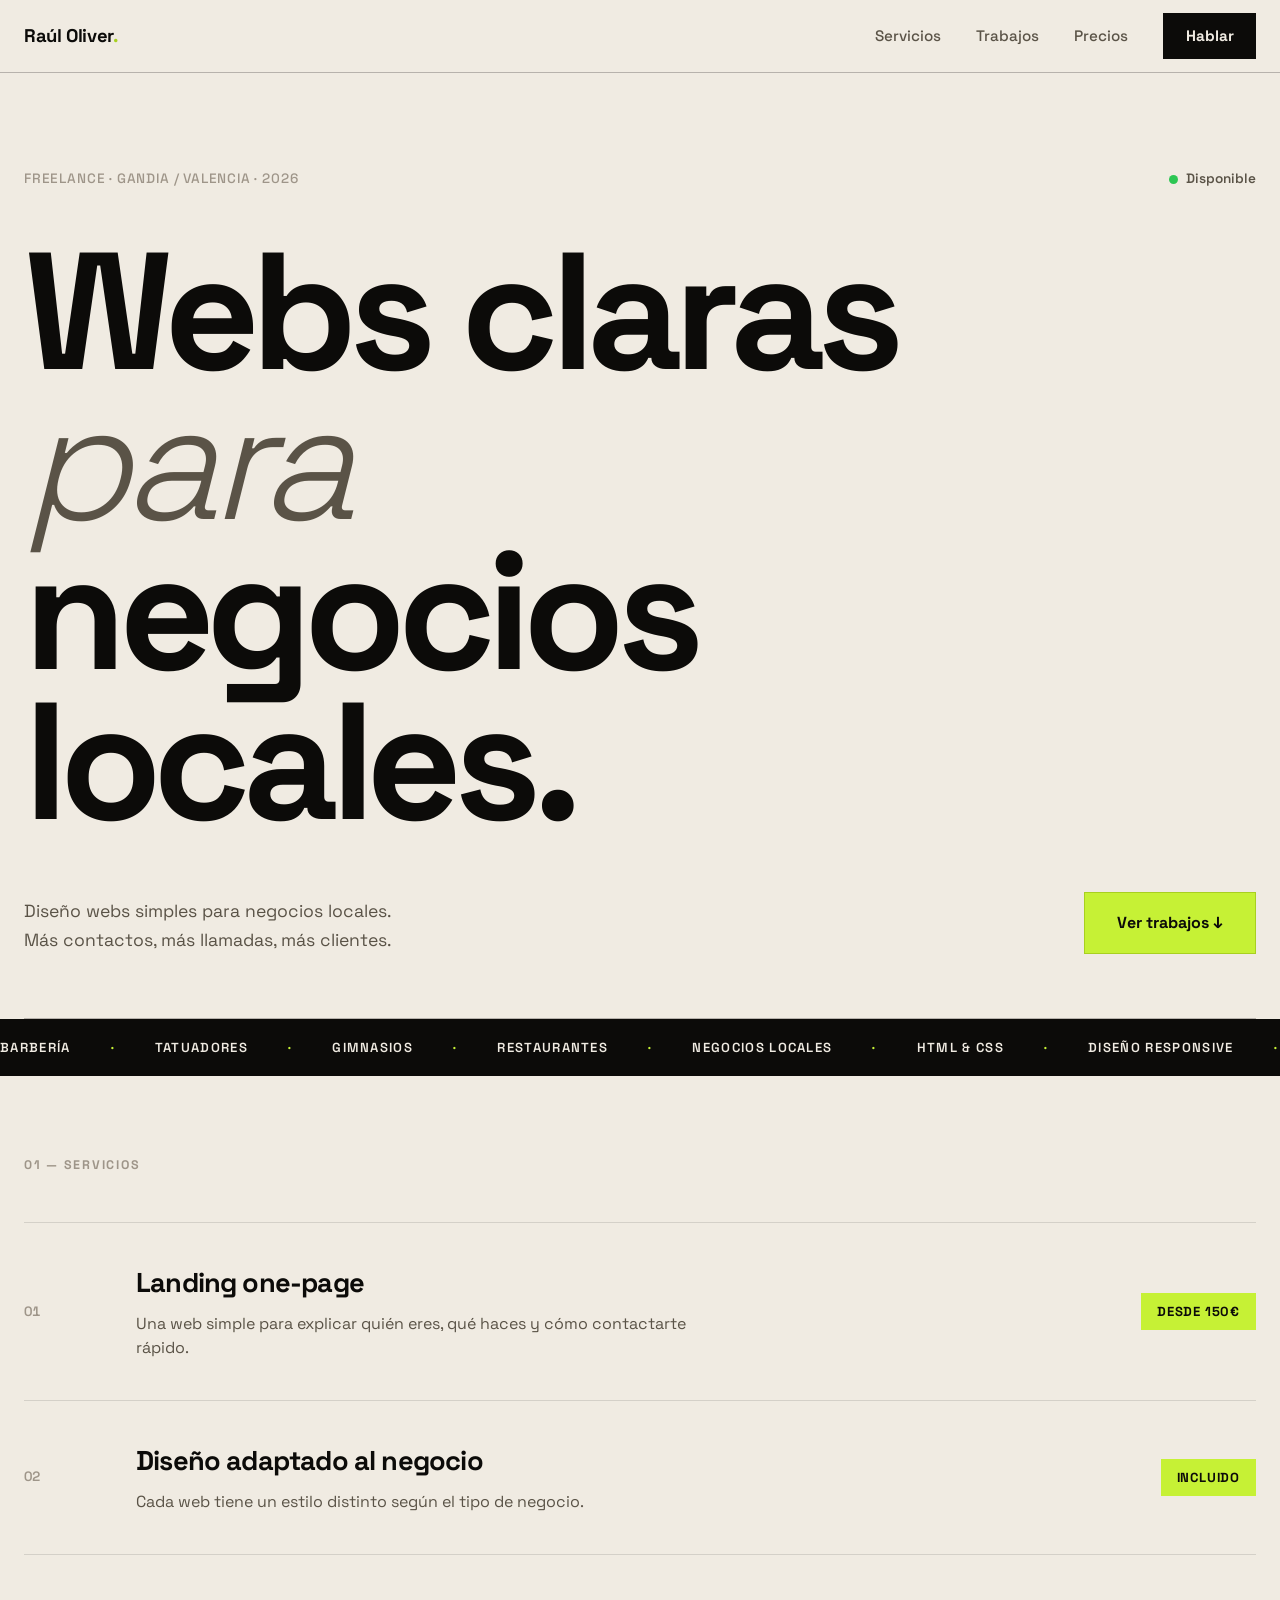
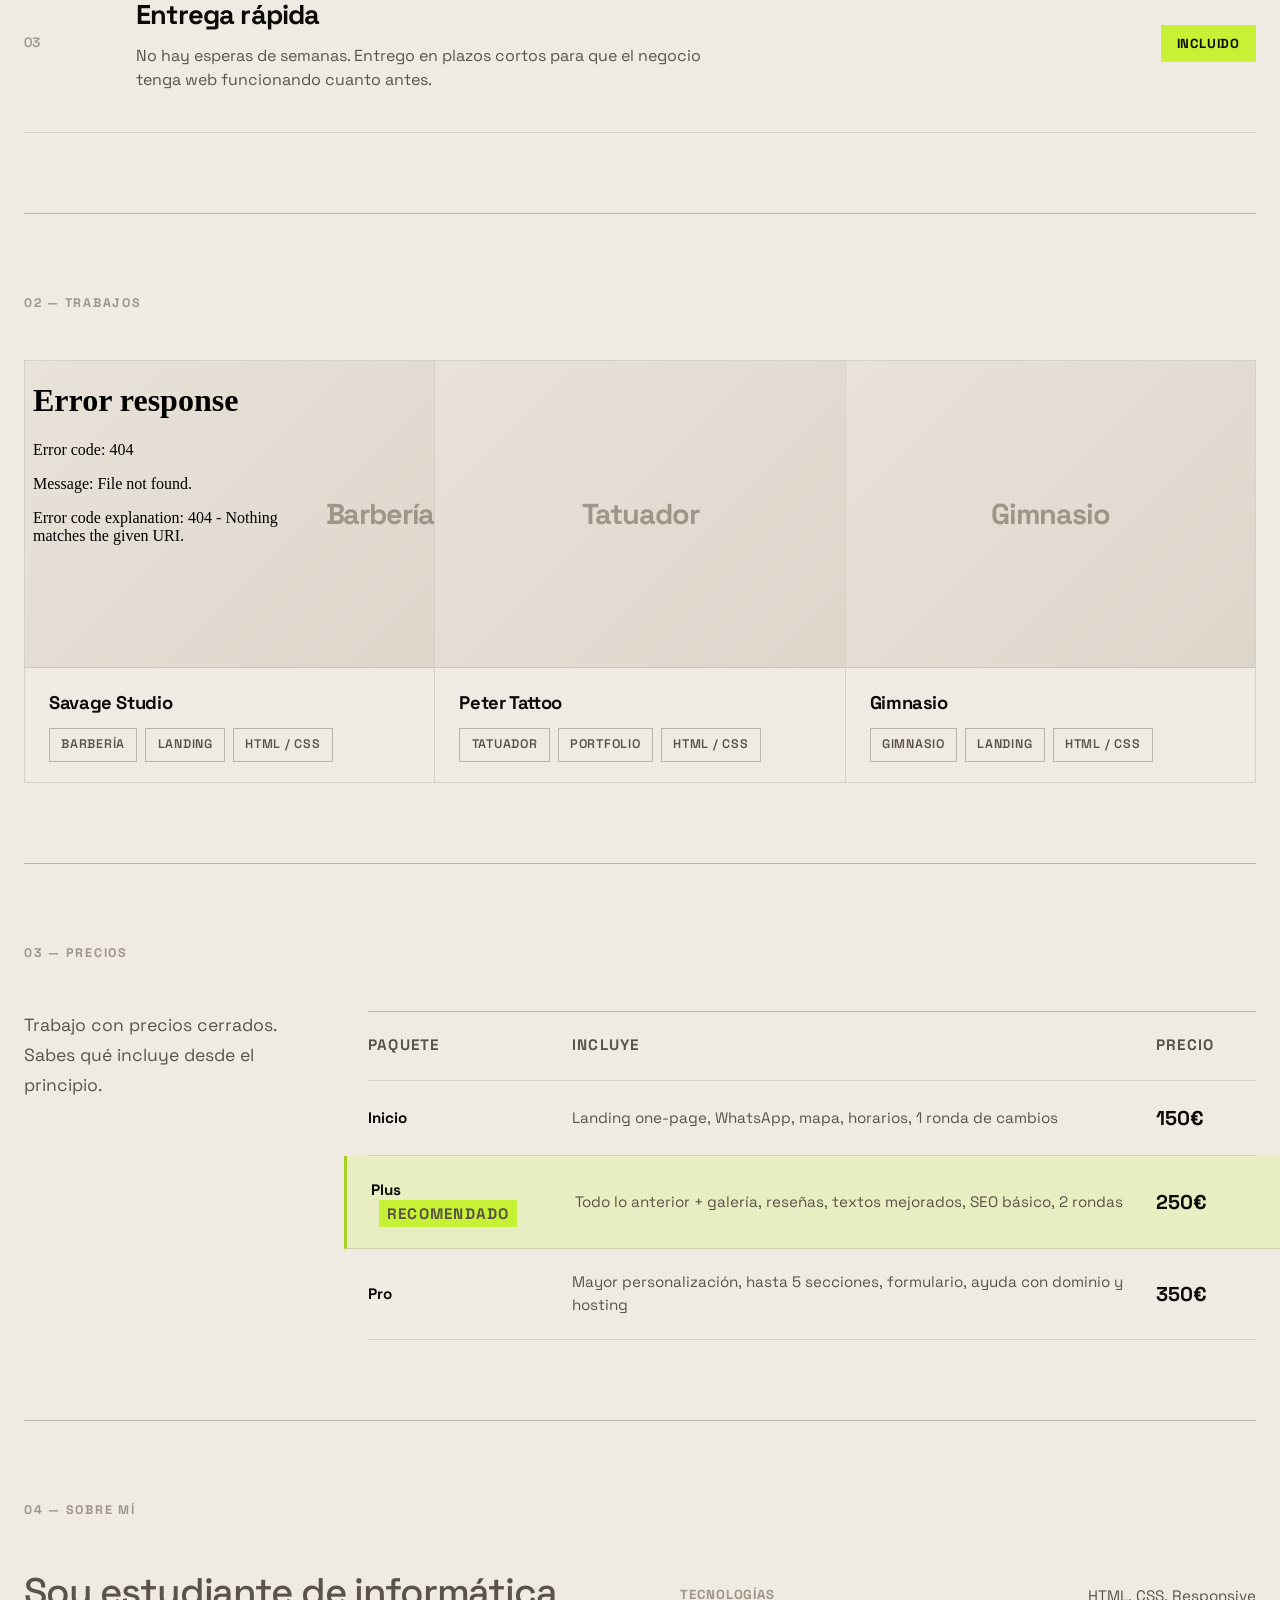
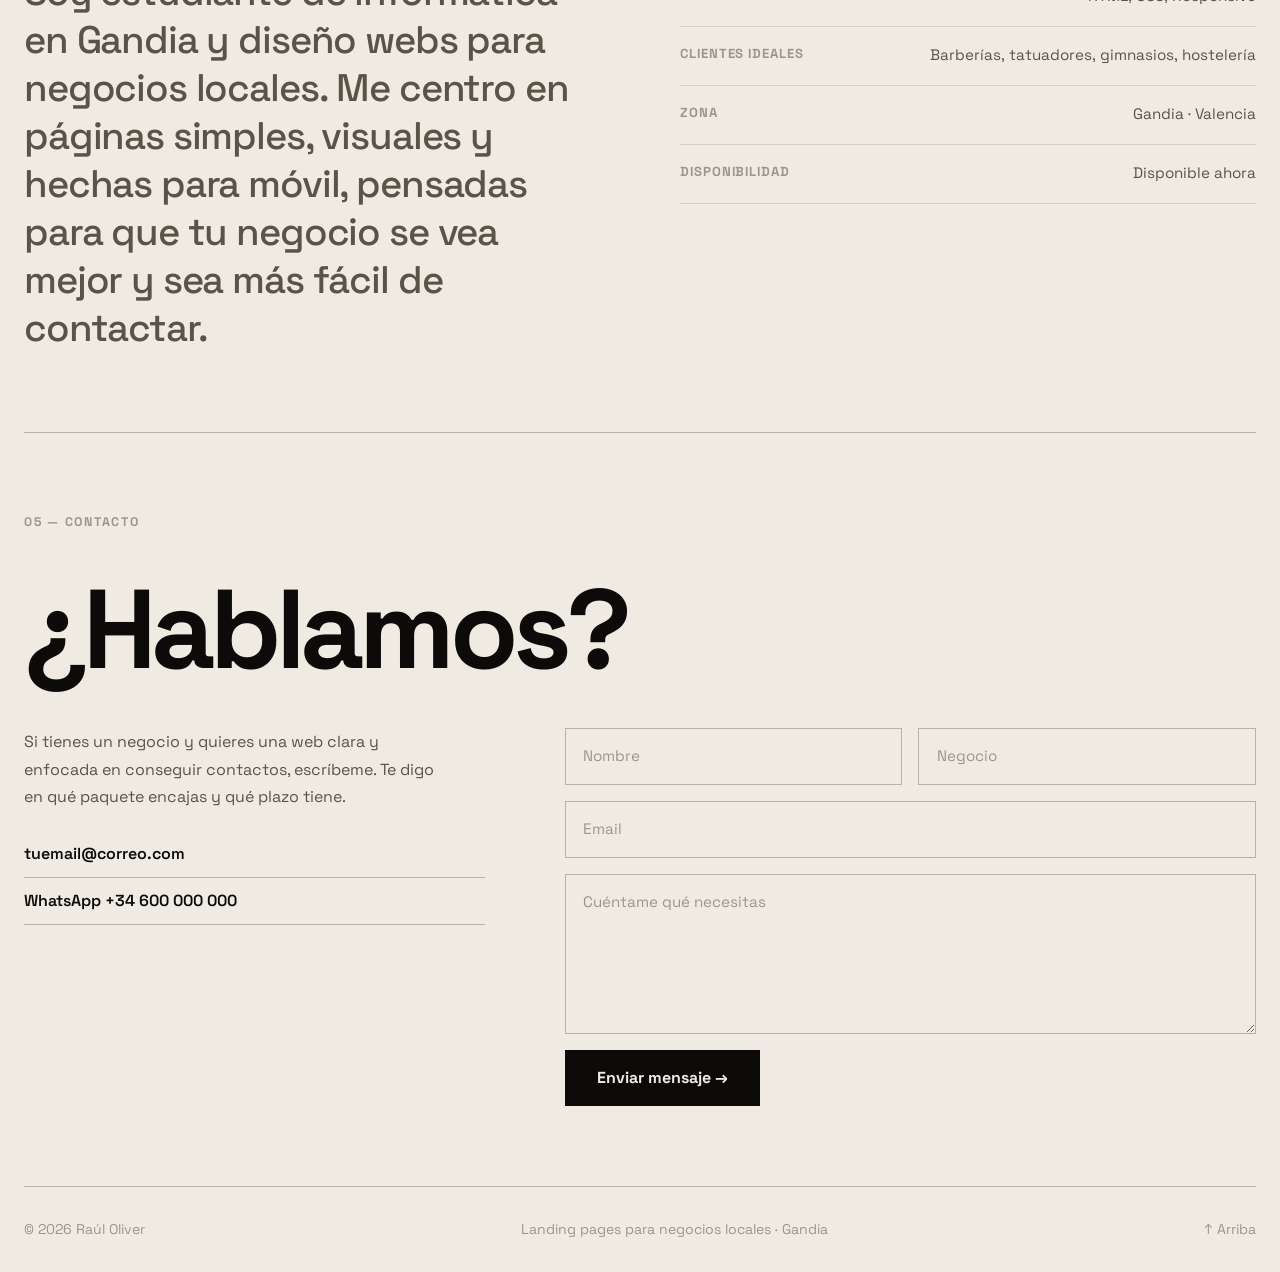
==== index.html @ 304e4e4b "Add files via upload" ====
<!DOCTYPE html>
<html lang="es">
<head>
  <meta charset="UTF-8" />
  <meta name="viewport" content="width=device-width, initial-scale=1.0" />
  <title>Raúl Oliver · Landing Pages para negocios locales</title>
  <meta name="description" content="Diseño landing pages para negocios locales. Gandia, Valencia." />
  <link rel="preconnect" href="https://fonts.googleapis.com" />
  <link rel="preconnect" href="https://fonts.gstatic.com" crossorigin />
  <link href="https://fonts.googleapis.com/css2?family=Space+Grotesk:wght@300;400;500;600;700&display=swap" rel="stylesheet" />
  <link rel="stylesheet" href="style.css" />
</head>
<body>

  <!-- NAV -->
  <header class="nav-bar">
    <div class="nav-inner">
      <a href="#" class="logo">Raúl Oliver<span class="logo-dot">.</span></a>
      <nav class="main-nav">
        <a href="#servicios">Servicios</a>
        <a href="#trabajos">Trabajos</a>
        <a href="#precios">Precios</a>
        <a href="#contacto" class="nav-pill">Hablar</a>
      </nav>
    </div>
  </header>

  <main>

    <!-- HERO -->
    <section class="hero">
      <div class="hero-top">
        <span class="tag">Freelance · Gandia / Valencia · 2026</span>
        <span class="available"><span class="dot"></span> Disponible</span>
      </div>

      <h1 class="hero-title">
        Webs claras<br />
        <em>para</em><br />
        negocios locales.
      </h1>

      <div class="hero-bottom">
        <p class="hero-sub">
          Diseño webs simples para negocios locales.<br />
          Más contactos, más llamadas, más clientes.
        </p>
        <a href="#trabajos" class="cta-main">Ver trabajos ↓</a>
      </div>
    </section>

    <!-- TICKER -->
    <div class="ticker-wrap">
      <div class="ticker">
        <span>Barbería</span><span class="sep">·</span>
        <span>Tatuadores</span><span class="sep">·</span>
        <span>Gimnasios</span><span class="sep">·</span>
        <span>Restaurantes</span><span class="sep">·</span>
        <span>Negocios locales</span><span class="sep">·</span>
        <span>HTML & CSS</span><span class="sep">·</span>
        <span>Diseño responsive</span><span class="sep">·</span>
        <span>Gandia · Valencia</span><span class="sep">·</span>
        <span>Barbería</span><span class="sep">·</span>
        <span>Tatuadores</span><span class="sep">·</span>
        <span>Gimnasios</span><span class="sep">·</span>
        <span>Restaurantes</span><span class="sep">·</span>
      </div>
    </div>

    <!-- SERVICIOS -->
    <section class="section" id="servicios">
      <div class="section-label">01 — Servicios</div>
      <div class="services-list">

        <div class="service-item">
          <span class="service-num">01</span>
          <div class="service-content">
            <h2>Landing one-page</h2>
            <p>Una web simple para explicar quién eres, qué haces y cómo contactarte rápido.</p>
          </div>
          <span class="service-tag">desde 150€</span>
        </div>

        <div class="service-item">
          <span class="service-num">02</span>
          <div class="service-content">
            <h2>Diseño adaptado al negocio</h2>
            <p>Cada web tiene un estilo distinto según el tipo de negocio.</p>
          </div>
          <span class="service-tag">incluido</span>
        </div>

        <div class="service-item">
          <span class="service-num">03</span>
          <div class="service-content">
            <h2>Entrega rápida</h2>
            <p>No hay esperas de semanas. Entrego en plazos cortos para que el negocio tenga web funcionando cuanto antes.</p>
          </div>
          <span class="service-tag">incluido</span>
        </div>

      </div>
    </section>

    <!-- TRABAJOS -->
    <section class="section" id="trabajos">
      <div class="section-label">02 — Trabajos</div>

      <div class="projects-grid">

        <article class="project">
          <a href="barberia/index.html" class="project-link" target="_blank">
            <div class="project-visual" data-label="Barbería">
              <div class="project-thumb">
                <iframe src="barberia/index.html" loading="lazy"></iframe>
            </div>

      <div class="project-overlay">
        <span>Ver →</span>
      </div>
    </div>

    <div class="project-meta">
      <h3>Savage Studio</h3>
      <div class="project-tags">
        <span>Barbería</span>
        <span>Landing</span>
        <span>HTML / CSS</span>
      </div>
    </div>
  </a>
</article>


        <article class="project">
          <div class="project-visual" data-label="Tatuador">
            <div class="project-overlay">
              <a href="Tatuador.png" class="project-link">Ver →</a>
            </div>
          </div>
          <div class="project-meta">
            <h3>Peter Tattoo</h3>
            <div class="project-tags">
              <span>Tatuador</span>
              <span>Portfolio</span>
              <span>HTML / CSS</span>
            </div>
          </div>
        </article>

        <article class="project">
          <div class="project-visual" data-label="Gimnasio">
            <div class="project-overlay">
              <a href="Gimnasio.png" class="project-link">Ver →</a>
            </div>
          </div>
          <div class="project-meta">
            <h3>Gimnasio</h3>
            <div class="project-tags">
              <span>Gimnasio</span>
              <span>Landing</span>
              <span>HTML / CSS</span>
            </div>
          </div>
        </article>

      </div>
    </section>

    <!-- PRECIOS -->
    <section class="section" id="precios">
      <div class="section-label">03 — Precios</div>

      <div class="pricing-wrap">

        <div class="pricing-intro">
          <p>Trabajo con precios cerrados.<br />Sabes qué incluye desde el principio.</p>
        </div>

        <div class="pricing-table">
          <div class="pricing-row header-row">
            <span>Paquete</span>
            <span>Incluye</span>
            <span>Precio</span>
          </div>

          <div class="pricing-row">
            <strong>Inicio</strong>
            <span>Landing one-page, WhatsApp, mapa, horarios, 1 ronda de cambios</span>
            <strong class="price-num">150€</strong>
          </div>

          <div class="pricing-row featured-row">
            <strong>Plus <span class="rec-badge">Recomendado</span></strong>
            <span>Todo lo anterior + galería, reseñas, textos mejorados, SEO básico, 2 rondas</span>
            <strong class="price-num">250€</strong>
          </div>

          <div class="pricing-row">
            <strong>Pro</strong>
            <span>Mayor personalización, hasta 5 secciones, formulario, ayuda con dominio y hosting</span>
            <strong class="price-num">350€</strong>
          </div>
        </div>

      </div>
    </section>

    <!-- ABOUT -->
    <section class="section about-section" id="sobre-mi">
      <div class="section-label">04 — Sobre mí</div>

      <div class="about-wrap">
        <div class="about-text">
          <h2>Soy estudiante de informática en Gandia y diseño webs para negocios locales. Me centro en páginas simples, visuales y hechas para móvil, pensadas para que tu negocio se vea mejor y sea más fácil de contactar.</h2>
        </div>
        <div class="about-details">
          <div class="detail-row">
            <span>Tecnologías</span>
            <span>HTML, CSS, Responsive</span>
          </div>
          <div class="detail-row">
            <span>Clientes ideales</span>
            <span>Barberías, tatuadores, gimnasios, hostelería</span>
          </div>
          <div class="detail-row">
            <span>Zona</span>
            <span>Gandia · Valencia</span>
          </div>
          <div class="detail-row">
            <span>Disponibilidad</span>
            <span>Disponible ahora</span>
          </div>
        </div>
      </div>
    </section>

    <!-- CONTACT CTA -->
    <section class="section contact-section" id="contacto">
      <div class="section-label">05 — Contacto</div>

      <div class="contact-wrap">
        <h2 class="contact-title">¿Hablamos?</h2>

        <div class="contact-body">
          <div class="contact-info">
            <p>Si tienes un negocio y quieres una web clara y enfocada en conseguir contactos, escríbeme. Te digo en qué paquete encajas y qué plazo tiene.</p>
            <div class="contact-links">
              <a href="mailto:tuemail@correo.com">tuemail@correo.com</a>
              <a href="https://wa.me/34600000000">WhatsApp +34 600 000 000</a>
            </div>
          </div>

          <form class="form">
            <div class="form-row">
              <input type="text" placeholder="Nombre" />
              <input type="text" placeholder="Negocio" />
            </div>
            <input type="email" placeholder="Email" />
            <textarea rows="5" placeholder="Cuéntame qué necesitas"></textarea>
            <button type="submit">Enviar mensaje →</button>
          </form>
        </div>
      </div>
    </section>

  </main>

  <footer class="site-footer">
    <span>© 2026 Raúl Oliver</span>
    <span>Landing pages para negocios locales · Gandia</span>
    <a href="#top">↑ Arriba</a>
  </footer>

</body>
</html>
---- style.css ----
:root {
  --bg: #f0ebe2;
  --bg-alt: #e8e2d9;
  --ink: #0c0b09;
  --ink-soft: #5a5347;
  --ink-muted: #9e9589;
  --acid: #c6f135;
  --acid-dark: #a8d020;
  --line: rgba(12, 11, 9, 0.12);
  --line-strong: rgba(12, 11, 9, 0.25);
  --r: 0px;
  --container: 1280px;
}

*, *::before, *::after {
  margin: 0;
  padding: 0;
  box-sizing: border-box;
}

html {
  scroll-behavior: smooth;
}

body {
  font-family: "Space Grotesk", sans-serif;
  background: var(--bg);
  color: var(--ink);
  line-height: 1.5;
  overflow-x: hidden;
}

a { text-decoration: none; color: inherit; }
ul { list-style: none; }

/* NAV */
.nav-bar {
  position: sticky;
  top: 0;
  z-index: 100;
  background: var(--bg);
  border-bottom: 1px solid var(--line-strong);
}

.nav-inner {
  width: min(100% - 3rem, var(--container));
  margin: 0 auto;
  display: flex;
  align-items: center;
  justify-content: space-between;
  min-height: 72px;
}

.logo {
  font-size: 1.15rem;
  font-weight: 700;
  letter-spacing: -0.02em;
}

.logo-dot {
  color: var(--acid-dark);
}

.main-nav {
  display: flex;
  align-items: center;
  gap: 2.2rem;
}

.main-nav a {
  font-size: 0.95rem;
  font-weight: 500;
  color: var(--ink-soft);
  transition: color 0.2s;
}

.main-nav a:hover { color: var(--ink); }

.nav-pill {
  padding: 0.75rem 1.4rem;
  background: var(--ink) !important;
  color: var(--bg) !important;
  font-weight: 700 !important;
  transition: background 0.2s !important;
}

.nav-pill:hover {
  background: var(--acid-dark) !important;
  color: var(--ink) !important;
}

/* HERO */
.hero {
  width: min(100% - 3rem, var(--container));
  margin: 0 auto;
  padding: 6rem 0 4rem;
  border-bottom: 1px solid var(--line-strong);
}

.hero-top {
  display: flex;
  justify-content: space-between;
  align-items: center;
  margin-bottom: 3rem;
}

.tag {
  font-size: 0.85rem;
  font-weight: 500;
  color: var(--ink-muted);
  letter-spacing: 0.06em;
  text-transform: uppercase;
}

.available {
  display: flex;
  align-items: center;
  gap: 0.5rem;
  font-size: 0.85rem;
  font-weight: 600;
  color: var(--ink-soft);
}

.dot {
  width: 9px;
  height: 9px;
  border-radius: 50%;
  background: #2dc653;
  flex-shrink: 0;
  animation: pulse 2s infinite;
}

@keyframes pulse {
  0%, 100% { opacity: 1; }
  50% { opacity: 0.4; }
}

.hero-title {
  font-size: clamp(5.5rem, 13vw, 11rem);
  line-height: 0.9;
  letter-spacing: -0.05em;
  font-weight: 700;
  margin-bottom: 3.5rem;
}

.hero-title em {
  font-style: italic;
  font-weight: 300;
  color: var(--ink-soft);
}

.hero-bottom {
  display: flex;
  justify-content: space-between;
  align-items: flex-end;
  gap: 2rem;
}

.hero-sub {
  font-size: 1.1rem;
  color: var(--ink-soft);
  max-width: 40ch;
  line-height: 1.6;
}

.cta-main {
  flex-shrink: 0;
  display: inline-flex;
  align-items: center;
  gap: 0.4rem;
  padding: 1.1rem 2rem;
  background: var(--acid);
  color: var(--ink);
  font-weight: 700;
  font-size: 1rem;
  border: 1px solid var(--acid-dark);
  transition: background 0.2s, transform 0.2s;
  white-space: nowrap;
}

.cta-main:hover {
  background: var(--acid-dark);
  transform: translateY(-2px);
}

/* TICKER */
.ticker-wrap {
  overflow: hidden;
  border-bottom: 1px solid var(--line-strong);
  background: var(--ink);
  padding: 1rem 0;
}

.ticker {
  display: inline-flex;
  gap: 2.5rem;
  white-space: nowrap;
  animation: scroll 18s linear infinite;
}

.ticker span {
  font-size: 0.82rem;
  font-weight: 600;
  letter-spacing: 0.1em;
  text-transform: uppercase;
  color: var(--bg);
}

.ticker .sep {
  color: var(--acid);
}

@keyframes scroll {
  from { transform: translateX(0); }
  to { transform: translateX(-50%); }
}

/* SECTIONS */
.section {
  width: min(100% - 3rem, var(--container));
  margin: 0 auto;
  padding: 5rem 0;
  border-bottom: 1px solid var(--line-strong);
}

.section-label {
  font-size: 0.78rem;
  font-weight: 700;
  letter-spacing: 0.14em;
  text-transform: uppercase;
  color: var(--ink-muted);
  margin-bottom: 3rem;
}

/* SERVICES */
.services-list {
  display: flex;
  flex-direction: column;
}

.service-item {
  display: grid;
  grid-template-columns: 80px 1fr auto;
  align-items: center;
  gap: 2rem;
  padding: 2.5rem 0;
  border-top: 1px solid var(--line);
  transition: background 0.2s;
}

.service-item:last-child { border-bottom: 1px solid var(--line); }
.service-item:hover { background: rgba(198, 241, 53, 0.12); }

.service-num {
  font-size: 0.85rem;
  font-weight: 600;
  color: var(--ink-muted);
  font-variant-numeric: tabular-nums;
}

.service-content h2 {
  font-size: 1.7rem;
  font-weight: 700;
  letter-spacing: -0.03em;
  margin-bottom: 0.5rem;
}

.service-content p {
  color: var(--ink-soft);
  max-width: 58ch;
}

.service-tag {
  font-size: 0.82rem;
  font-weight: 700;
  letter-spacing: 0.06em;
  text-transform: uppercase;
  padding: 0.55rem 1rem;
  background: var(--acid);
  color: var(--ink);
  white-space: nowrap;
}

/* PROJECTS */
.projects-grid {
  display: grid;
  grid-template-columns: repeat(3, 1fr);
  gap: 0;
  border-top: 1px solid var(--line);
  border-left: 1px solid var(--line);
}

.project {
  border-right: 1px solid var(--line);
  border-bottom: 1px solid var(--line);
}

.project-visual {
  position: relative;
  aspect-ratio: 4 / 3;
  background:
    linear-gradient(135deg, var(--bg-alt), #ddd6cb);
  display: flex;
  align-items: center;
  justify-content: center;
  font-size: 1.8rem;
  font-weight: 700;
  letter-spacing: -0.04em;
  color: var(--ink-muted);
  overflow: hidden;
  border-bottom: 1px solid var(--line);
}

.project-visual::after {
  content: attr(data-label);
}

.project-overlay {
  position: absolute;
  inset: 0;
  background: rgba(198, 241, 53, 0.92);
  display: flex;
  align-items: center;
  justify-content: center;
  opacity: 0;
  transition: opacity 0.3s;
}

.project:hover .project-overlay { opacity: 1; }

.project-link {
  font-size: 1.3rem;
  font-weight: 700;
  color: var(--ink);
}

.project-meta {
  padding: 1.3rem 1.5rem;
}

.project-meta h3 {
  font-size: 1.15rem;
  font-weight: 700;
  margin-bottom: 0.7rem;
  letter-spacing: -0.02em;
}

.project-tags {
  display: flex;
  flex-wrap: wrap;
  gap: 0.5rem;
}

.project-tags span {
  font-size: 0.78rem;
  font-weight: 600;
  padding: 0.4rem 0.7rem;
  border: 1px solid var(--line-strong);
  color: var(--ink-soft);
  text-transform: uppercase;
  letter-spacing: 0.06em;
}

/* PRICING */
.pricing-wrap {
  display: grid;
  grid-template-columns: 280px 1fr;
  gap: 4rem;
  align-items: start;
}

.pricing-intro p {
  font-size: 1.1rem;
  color: var(--ink-soft);
  line-height: 1.7;
}

.pricing-table {
  display: flex;
  flex-direction: column;
  border-top: 1px solid var(--line-strong);
}

.pricing-row {
  display: grid;
  grid-template-columns: 180px 1fr 100px;
  gap: 1.5rem;
  align-items: center;
  padding: 1.4rem 0;
  border-bottom: 1px solid var(--line);
}

.header-row {
  font-size: 0.78rem;
  font-weight: 700;
  text-transform: uppercase;
  letter-spacing: 0.1em;
  color: var(--ink-muted);
}

.pricing-row span, .pricing-row strong {
  font-size: 0.95rem;
  color: var(--ink-soft);
}

.pricing-row strong {
  color: var(--ink);
  font-weight: 700;
}

.price-num {
  font-size: 1.25rem !important;
  font-weight: 700 !important;
  color: var(--ink) !important;
}

.featured-row {
  background: rgba(198, 241, 53, 0.18);
  margin: 0 -1.5rem;
  padding: 1.4rem 1.5rem;
  border-left: 3px solid var(--acid-dark);
}

.rec-badge {
  font-size: 0.7rem;
  font-weight: 700;
  text-transform: uppercase;
  letter-spacing: 0.08em;
  background: var(--acid);
  color: var(--ink);
  padding: 0.25rem 0.5rem;
  margin-left: 0.5rem;
  vertical-align: middle;
}

/* ABOUT */
.about-wrap {
  display: grid;
  grid-template-columns: 1fr 1fr;
  gap: 5rem;
  align-items: start;
}

.about-text h2 {
  font-size: clamp(1.6rem, 3vw, 2.4rem);
  font-weight: 500;
  line-height: 1.25;
  letter-spacing: -0.03em;
  color: var(--ink-soft);
}

.detail-row {
  display: flex;
  justify-content: space-between;
  gap: 2rem;
  padding: 1.1rem 0;
  border-bottom: 1px solid var(--line);
  font-size: 0.95rem;
}

.detail-row > span:first-child {
  font-weight: 700;
  color: var(--ink-muted);
  white-space: nowrap;
  font-size: 0.82rem;
  text-transform: uppercase;
  letter-spacing: 0.07em;
}

.detail-row > span:last-child {
  color: var(--ink-soft);
  text-align: right;
}

/* CONTACT */
.contact-wrap { display: flex; flex-direction: column; gap: 3rem; }

.contact-title {
  font-size: clamp(4rem, 9vw, 7rem);
  font-weight: 700;
  letter-spacing: -0.05em;
  line-height: 0.9;
}

.contact-body {
  display: grid;
  grid-template-columns: 1fr 1.5fr;
  gap: 5rem;
  align-items: start;
}

.contact-info p {
  color: var(--ink-soft);
  max-width: 42ch;
  line-height: 1.7;
  margin-bottom: 2rem;
}

.contact-links {
  display: flex;
  flex-direction: column;
  gap: 0.7rem;
}

.contact-links a {
  font-weight: 600;
  font-size: 1rem;
  color: var(--ink);
  border-bottom: 1px solid var(--line-strong);
  padding-bottom: 0.7rem;
  transition: color 0.2s;
}

.contact-links a:hover { color: var(--acid-dark); }

/* FORM */
.form { display: flex; flex-direction: column; gap: 1rem; }

.form-row {
  display: grid;
  grid-template-columns: 1fr 1fr;
  gap: 1rem;
}

.form input,
.form textarea {
  width: 100%;
  padding: 1rem 1.1rem;
  background: transparent;
  border: 1px solid var(--line-strong);
  color: var(--ink);
  font: inherit;
  font-size: 0.95rem;
  transition: border-color 0.2s, box-shadow 0.2s;
}

.form input::placeholder,
.form textarea::placeholder { color: var(--ink-muted); }

.form input:focus,
.form textarea:focus {
  outline: none;
  border-color: var(--acid-dark);
  box-shadow: 0 0 0 3px rgba(168, 208, 32, 0.2);
}

.form textarea { resize: vertical; min-height: 160px; }

.form button {
  align-self: flex-start;
  padding: 1rem 2rem;
  background: var(--ink);
  color: var(--bg);
  border: none;
  font: inherit;
  font-weight: 700;
  font-size: 1rem;
  cursor: pointer;
  transition: background 0.2s, transform 0.2s;
}

.form button:hover {
  background: var(--acid-dark);
  color: var(--ink);
  transform: translateY(-2px);
}

/* FOOTER */
.site-footer {
  width: min(100% - 3rem, var(--container));
  margin: 0 auto;
  padding: 2rem 0;
  display: flex;
  justify-content: space-between;
  align-items: center;
  gap: 1rem;
  flex-wrap: wrap;
  font-size: 0.88rem;
  color: var(--ink-muted);
}

.site-footer a:hover { color: var(--ink); }

/* RESPONSIVE */
@media (max-width: 1000px) {
  .hero-title { font-size: clamp(4rem, 12vw, 7rem); }
  .pricing-wrap { grid-template-columns: 1fr; gap: 2.5rem; }
  .about-wrap { grid-template-columns: 1fr; gap: 3rem; }
  .contact-body { grid-template-columns: 1fr; gap: 3rem; }
  .pricing-row { grid-template-columns: 1fr 1fr; }
  .header-row span:nth-child(2),
  .pricing-row span:nth-child(2) { display: none; }
}

@media (max-width: 768px) {
  .hero { padding: 4rem 0 3rem; }
  .hero-title { font-size: clamp(3.5rem, 14vw, 5.5rem); }
  .hero-bottom { flex-direction: column; align-items: flex-start; }
  .projects-grid { grid-template-columns: 1fr; }
  .service-item { grid-template-columns: 50px 1fr; }
  .service-tag { display: none; }
  .form-row { grid-template-columns: 1fr; }
  .main-nav { gap: 1.2rem; }
}

@media (max-width: 520px) {
  .hero-title { font-size: 3.2rem; }
  .hero-top { flex-direction: column; align-items: flex-start; gap: 0.5rem; }
  .contact-title { font-size: 3.5rem; }
  .site-footer { flex-direction: column; align-items: flex-start; }
}

.project-link {
  display: block;
  text-decoration: none;
  color: inherit;
}

.project-thumb {
  position: relative;
  overflow: hidden;
  aspect-ratio: 16 / 9;
  border-radius: 6px;
}

.project-thumb iframe {
  width: 100%;
  height: 100%;
  border: none;
  transform-origin: center center;
  transition: transform 0.25s ease;
}

/* Efecto hover: zoom out de la miniatura */
.project:hover .project-thumb iframe {
  transform: scale(0.9);
}

/* Miniatura viva dentro del cuadro del proyecto */
.project-thumb {
  position: relative;
  width: 100%;
  height: 100%;
  overflow: hidden;
  border-radius: 8px;
}

/* Elimina el texto grande por defecto cuando hay iframe */
.project-visual::after {
  content: attr(data-label);
}

/* Si quieres ocultar el texto cuando haya iframe, descomenta esto */
/*
.project-thumb + .project-overlay ~ * {
  display: none;
}
*/

.project-thumb iframe {
  width: 100%;
  height: 100%;
  border: none;
  transform-origin: center center;
  transition: transform 0.25s ease;
}

/* Efecto zoom‑out al pasar el ratón por la tarjeta */
.project:hover .project-thumb iframe {
  transform: scale(0.9);
}
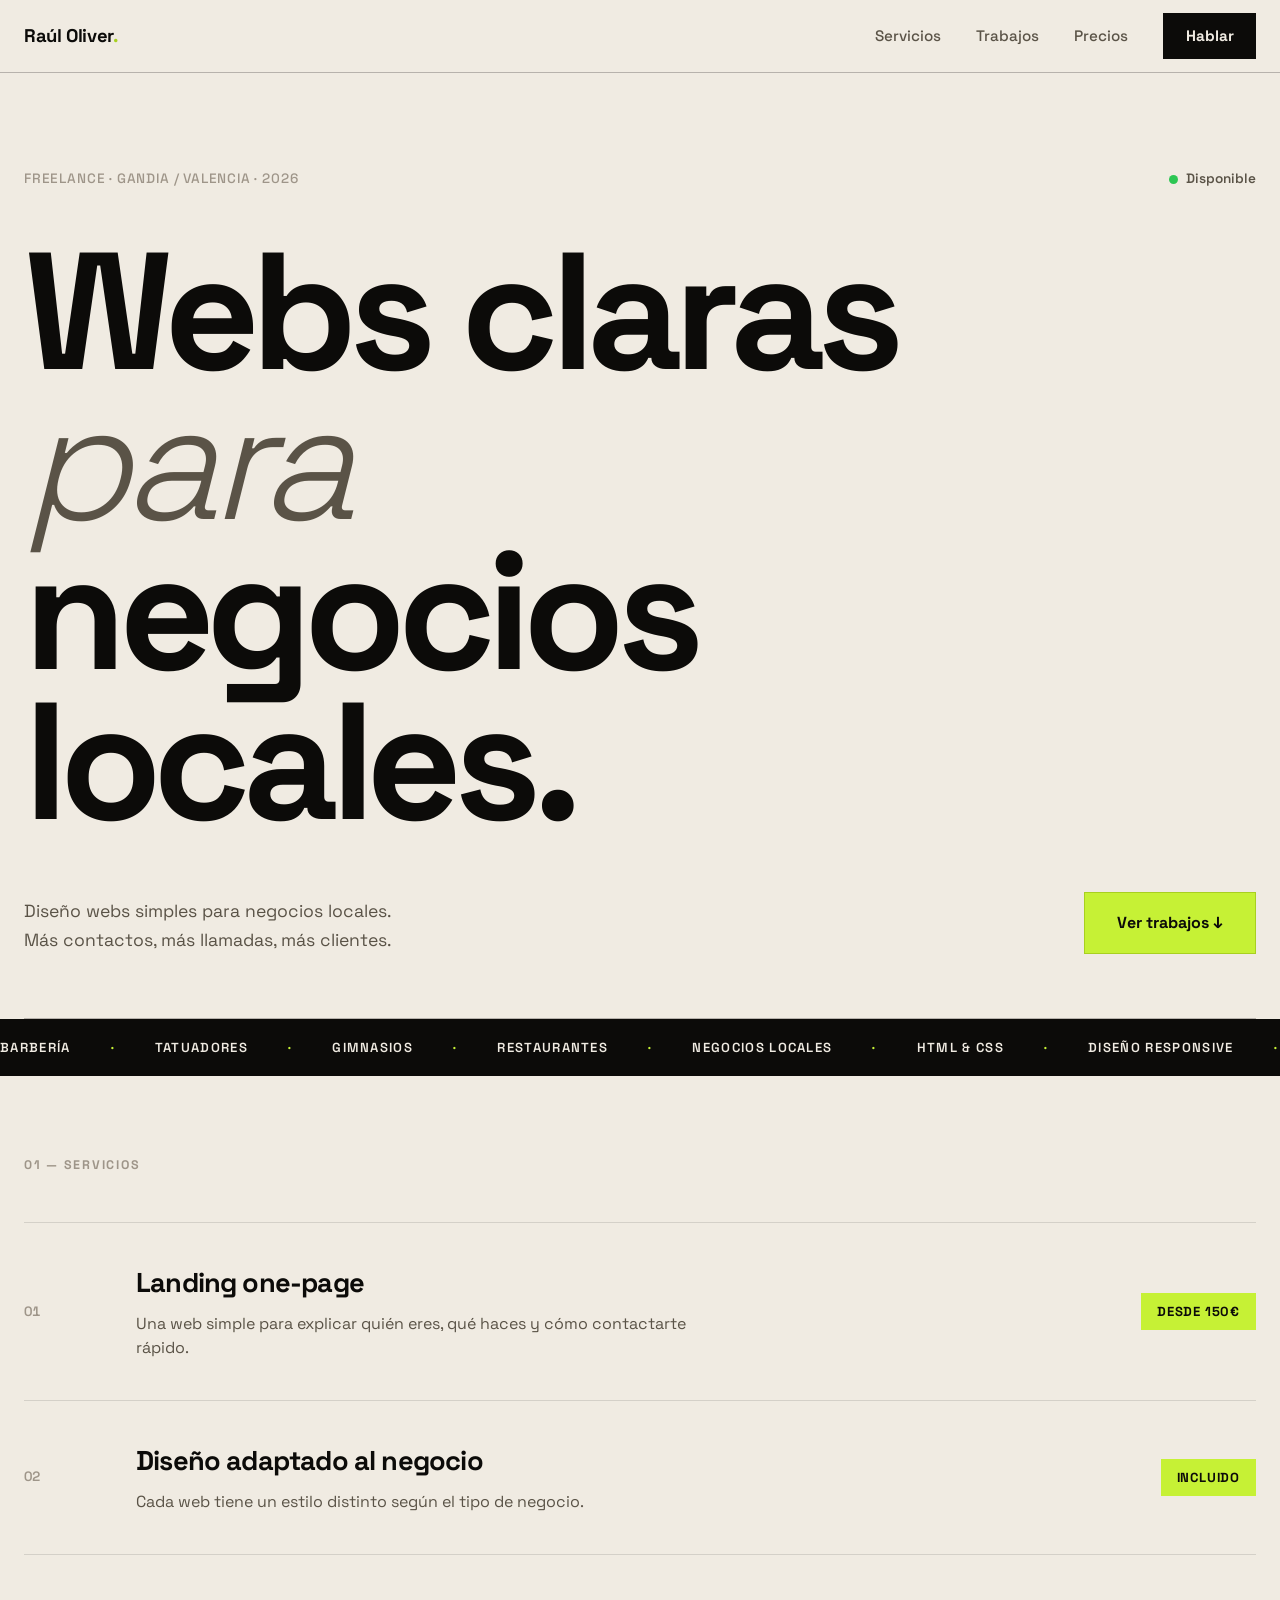
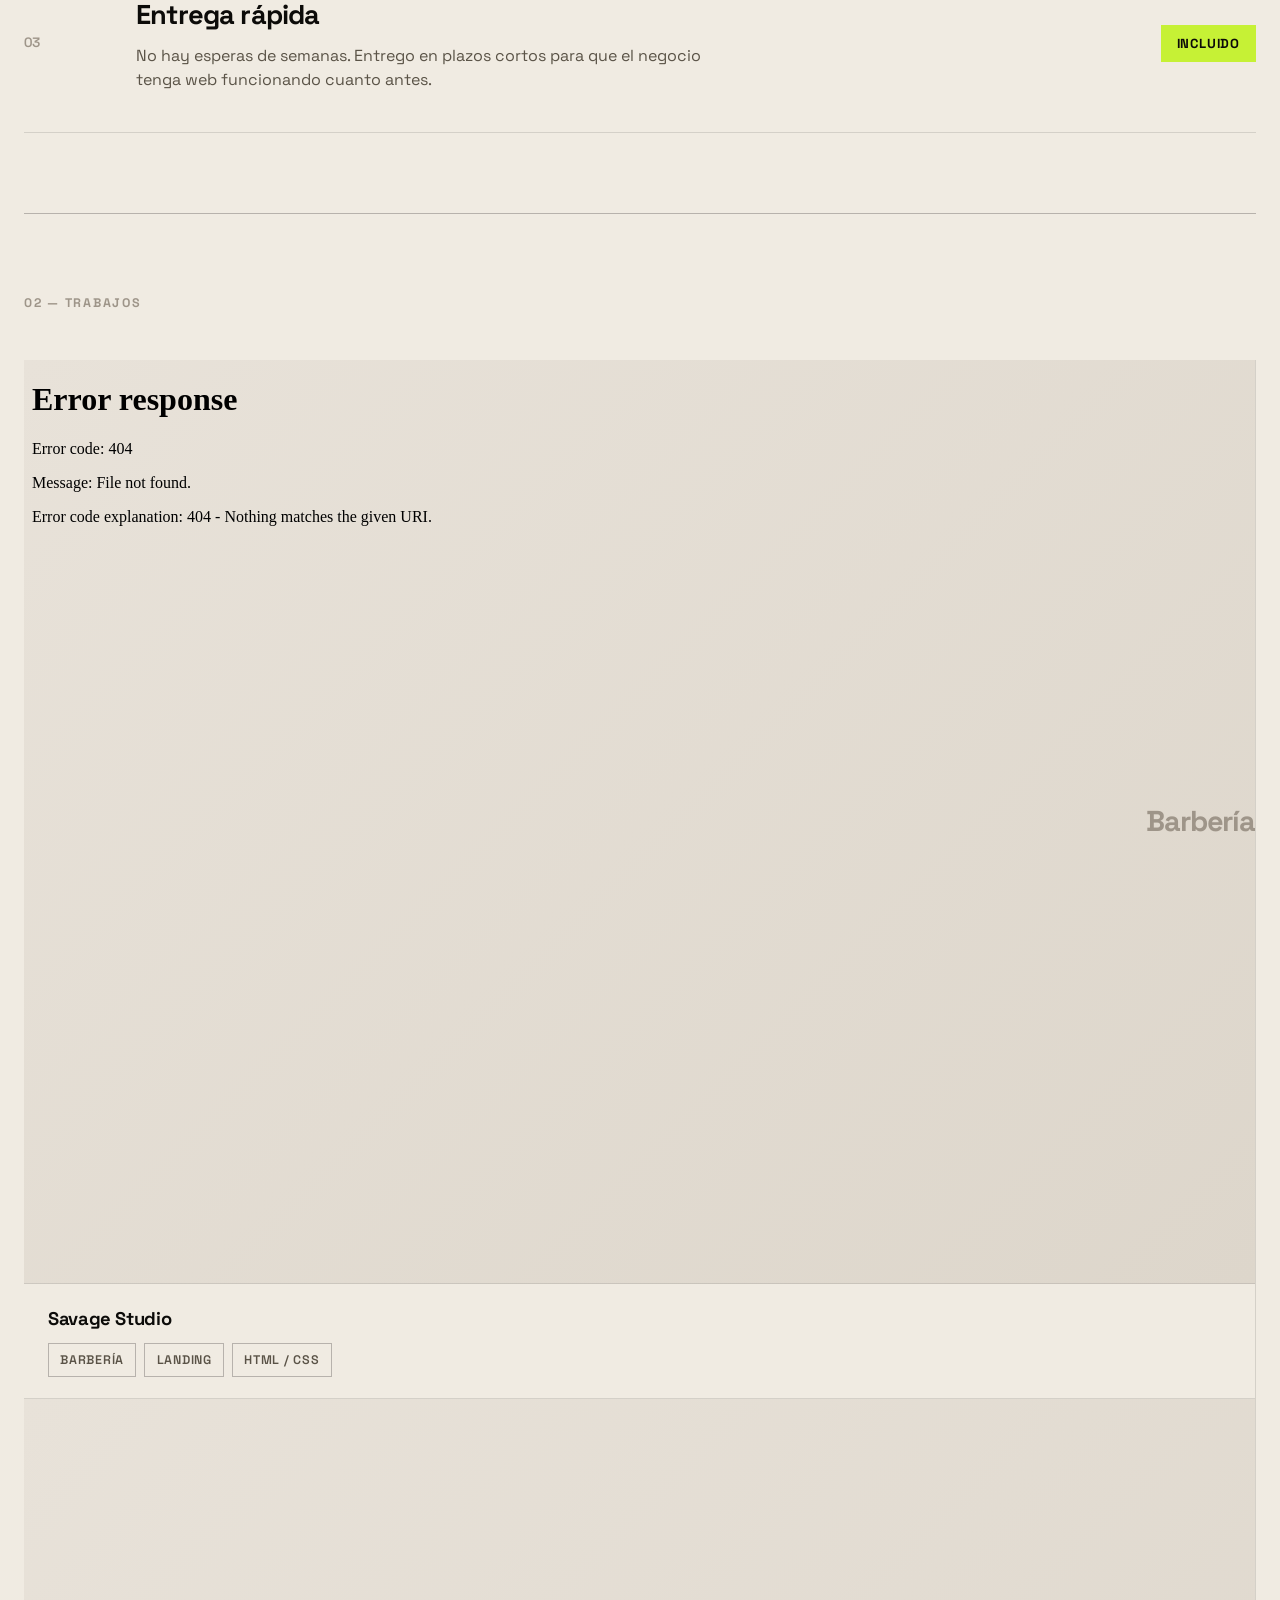
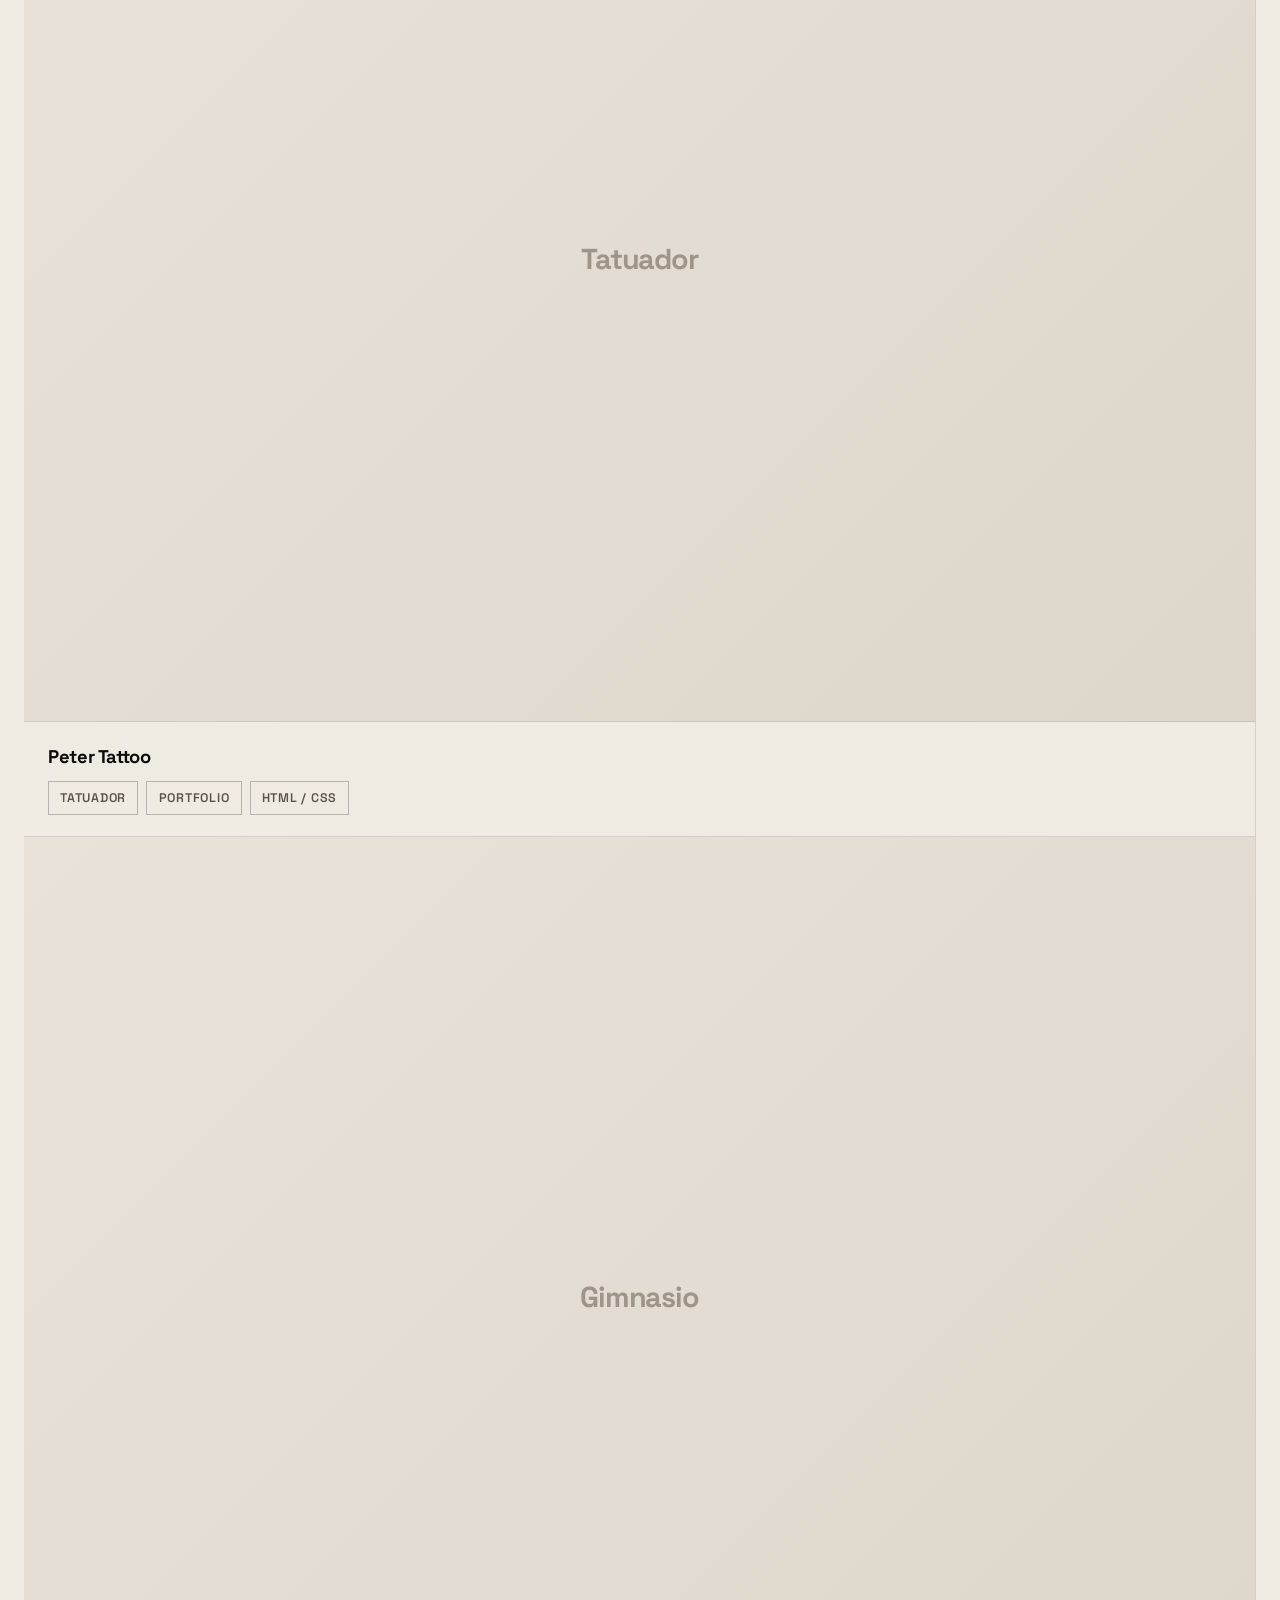
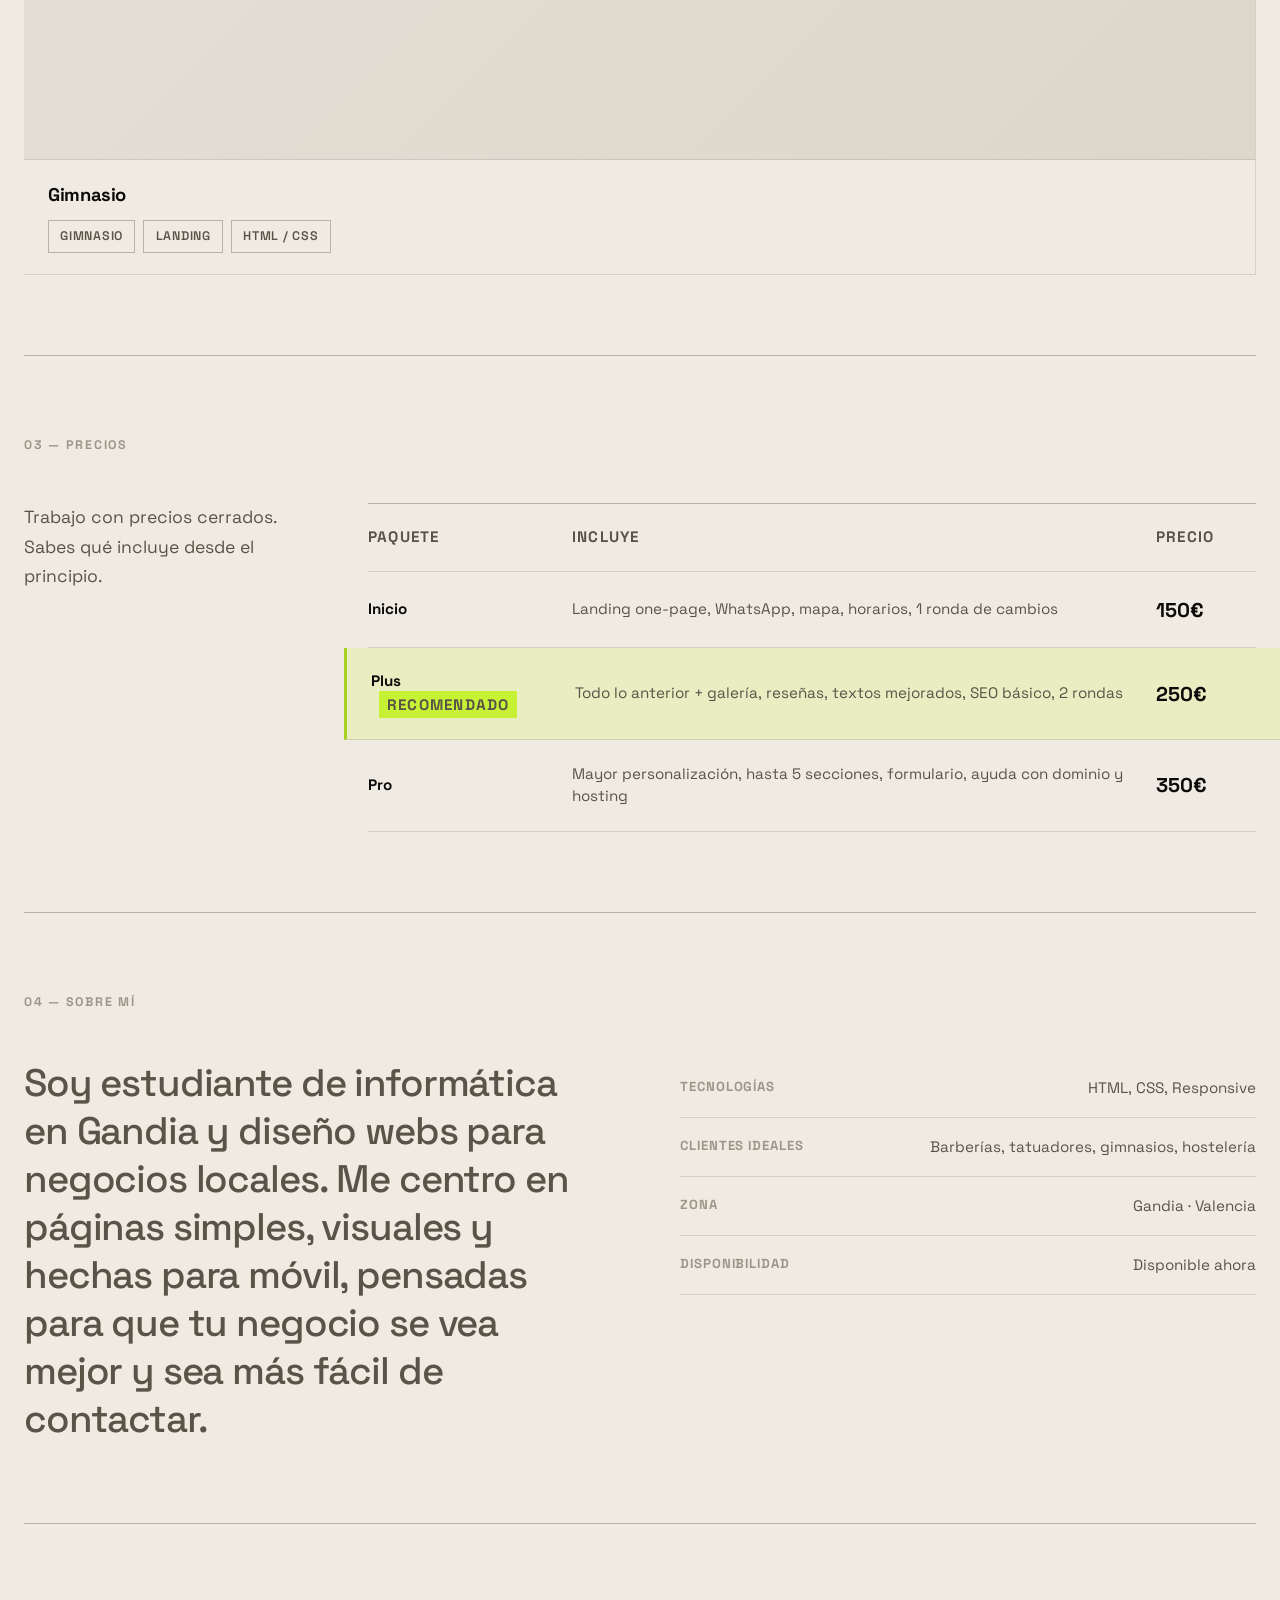
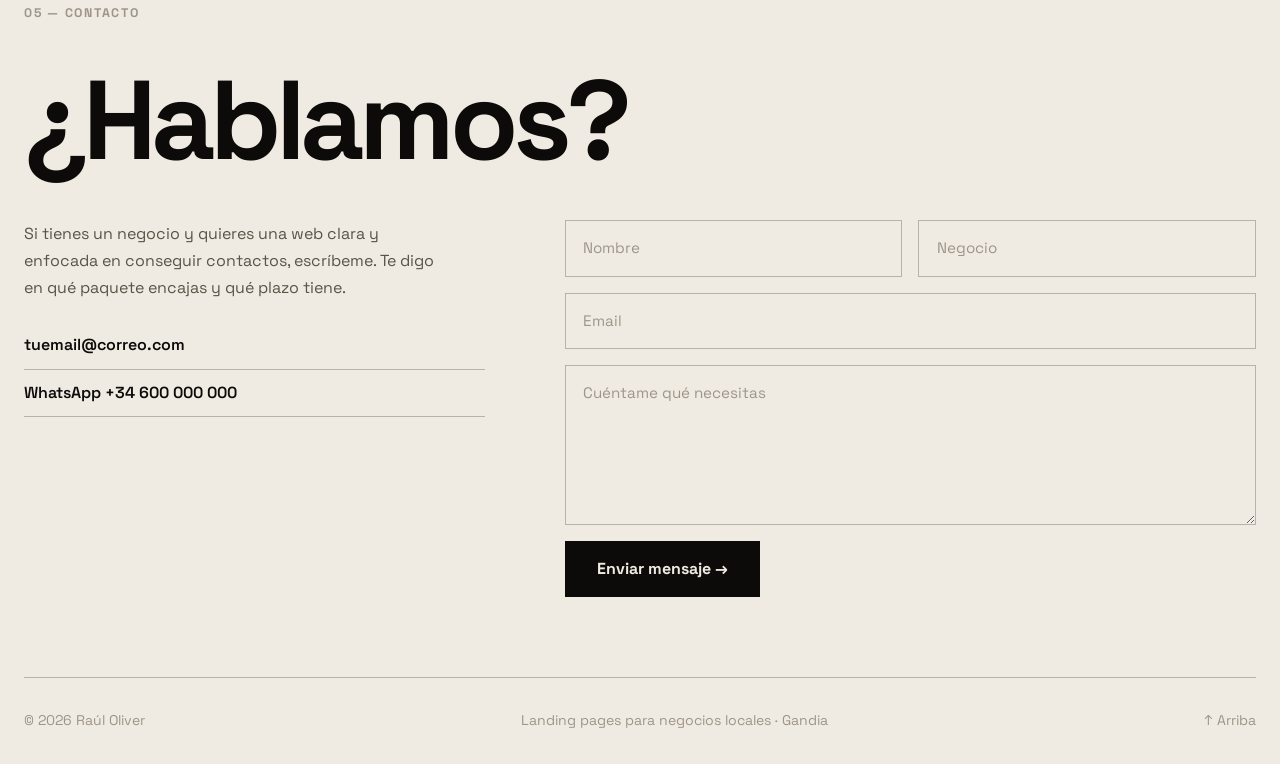
==== commit 488d3e20: "index.html" ====
--- a/index.html
+++ b/index.html
@@ -106,19 +106,17 @@
     <section class="section" id="trabajos">
       <div class="section-label">02 — Trabajos</div>
 
-      <div class="projects-grid">
-
-        <article class="project">
-          <a href="barberia/index.html" class="project-link" target="_blank">
-            <div class="project-visual" data-label="Barbería">
-              <div class="project-thumb">
-                <iframe src="barberia/index.html" loading="lazy"></iframe>
-            </div>
-
-      <div class="project-overlay">
-        <span>Ver →</span>
-      </div>
-    </div>
+    <article class="project">
+      <a href="barberia/index.html" class="project-link" target="_blank">
+        <div class="project-visual" data-label="Barbería">
+          <div class="project-thumb">
+            <iframe src="barberia/index.html" loading="lazy"></iframe>
+          </div>
+
+        <div class="project-overlay">
+          <span>Ver →</span>
+        </div>
+      </div>
 
     <div class="project-meta">
       <h3>Savage Studio</h3>
@@ -132,6 +130,7 @@
 </article>
 
 
+
         <article class="project">
           <div class="project-visual" data-label="Tatuador">
             <div class="project-overlay">
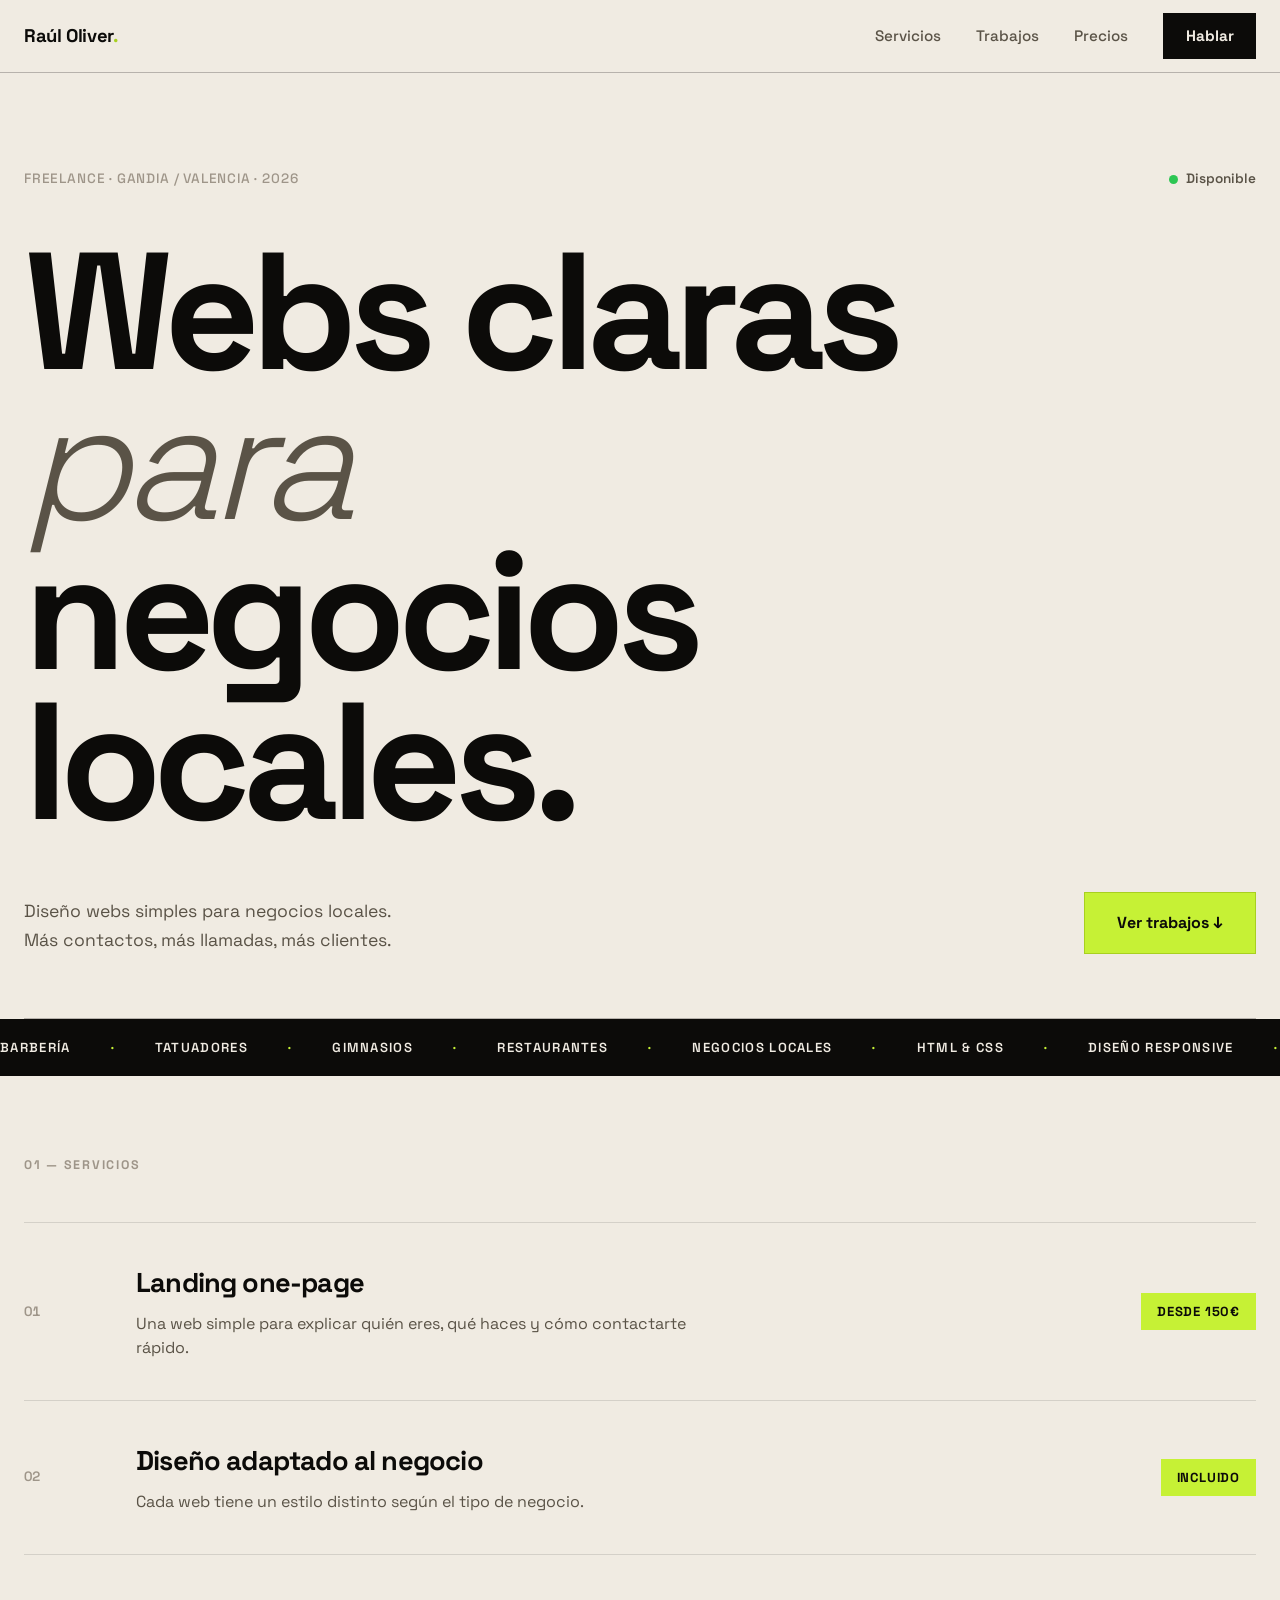
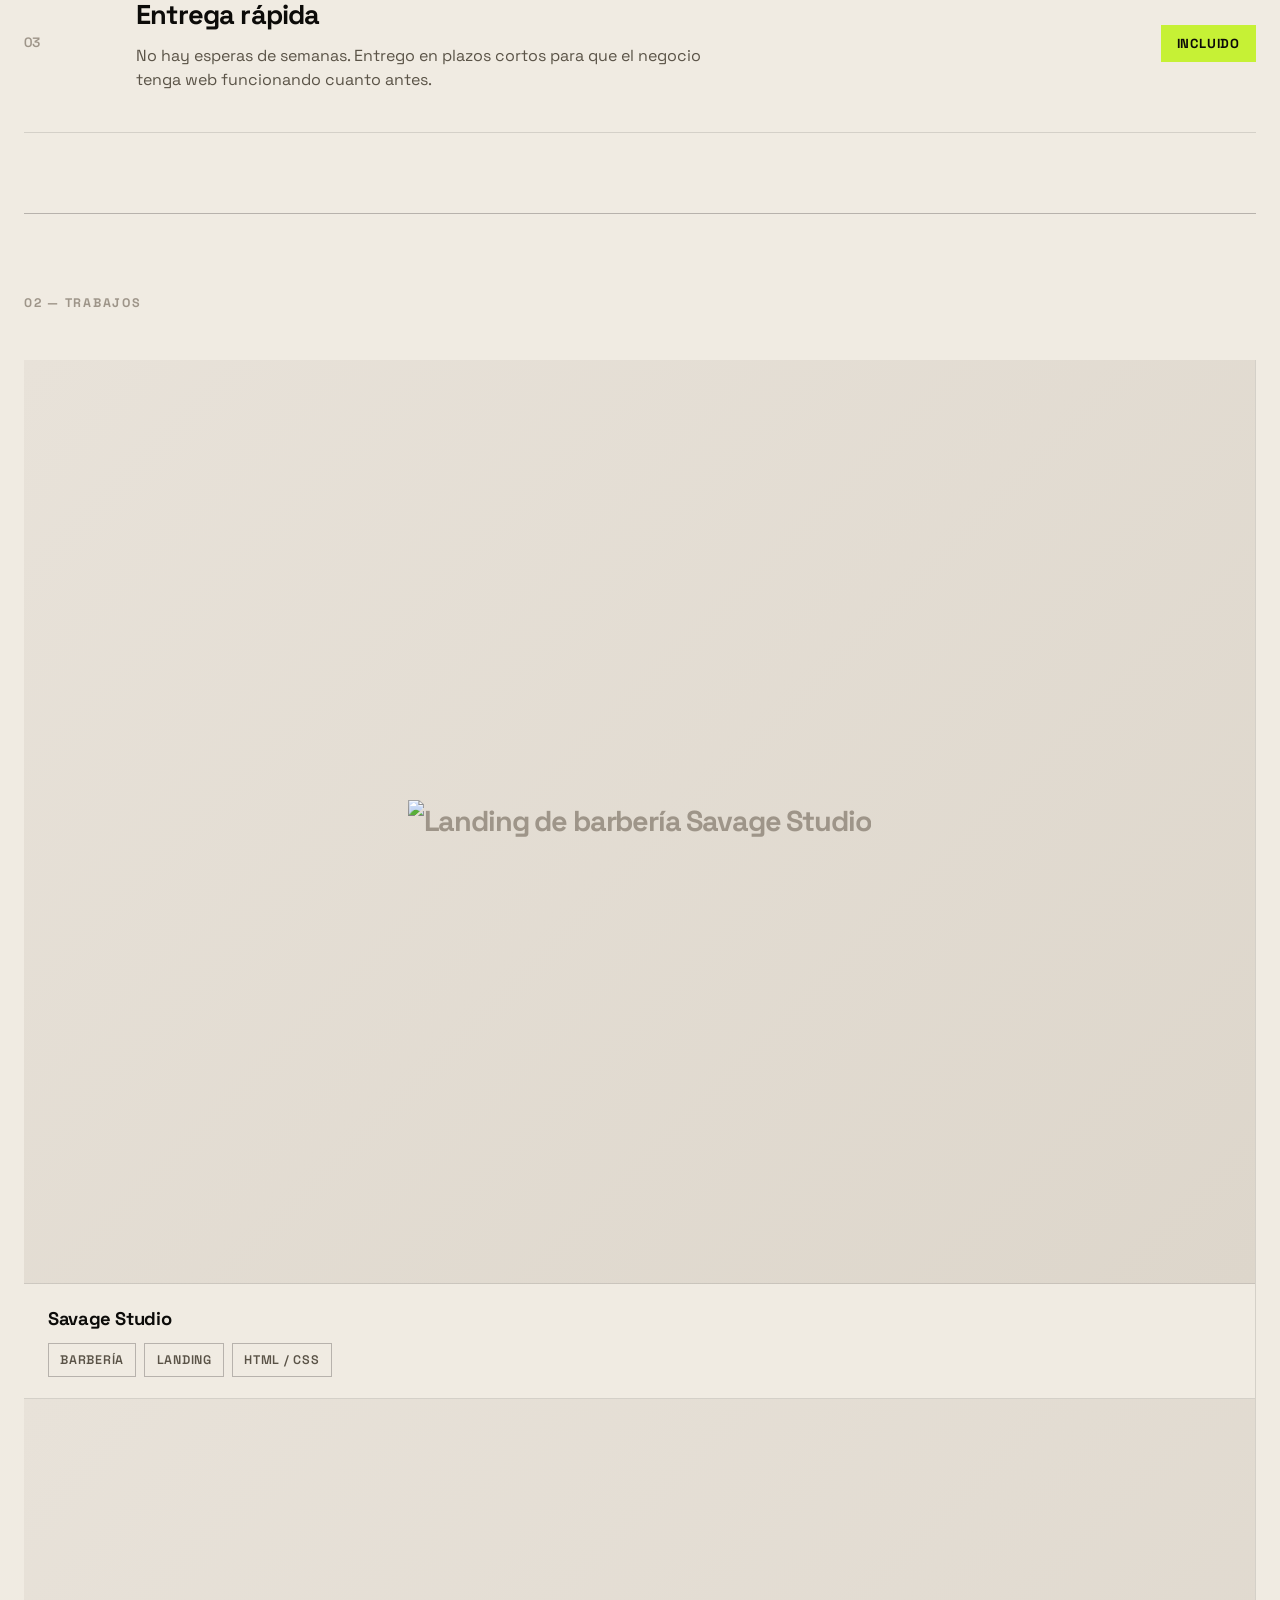
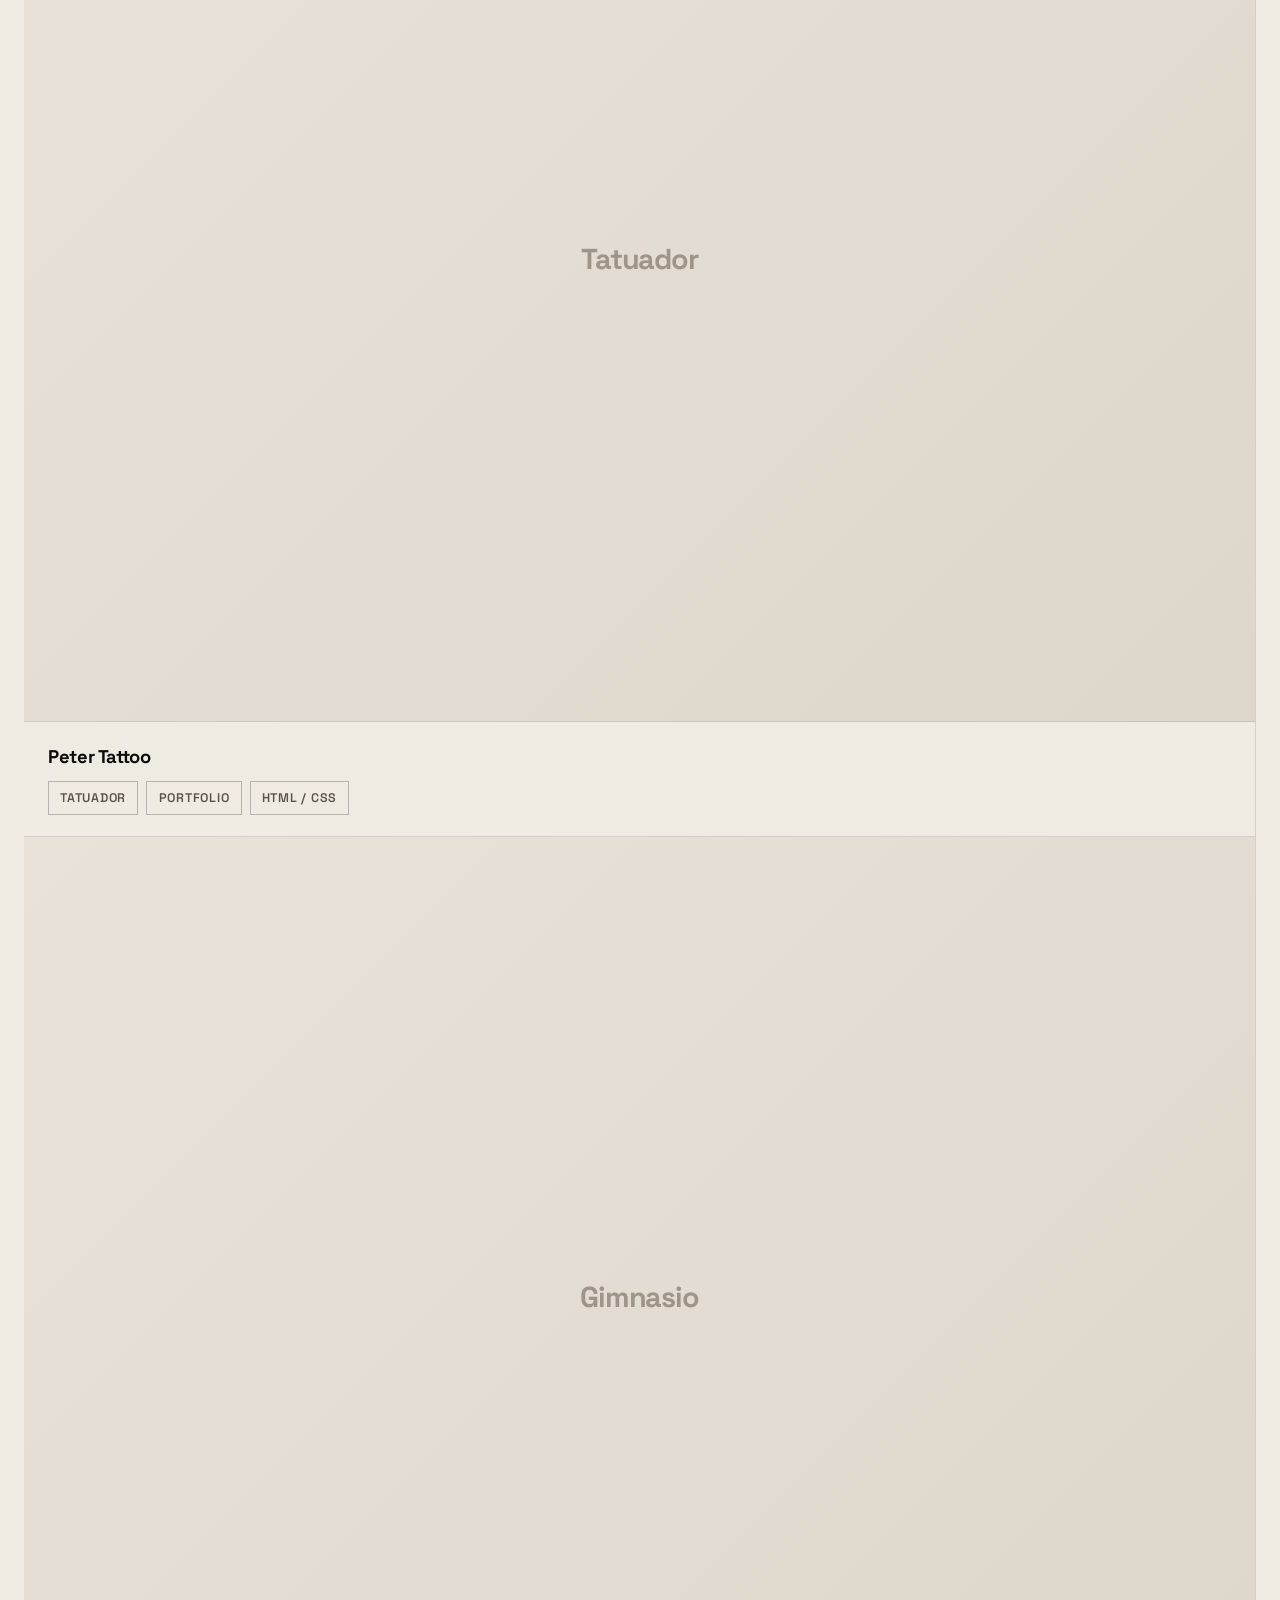
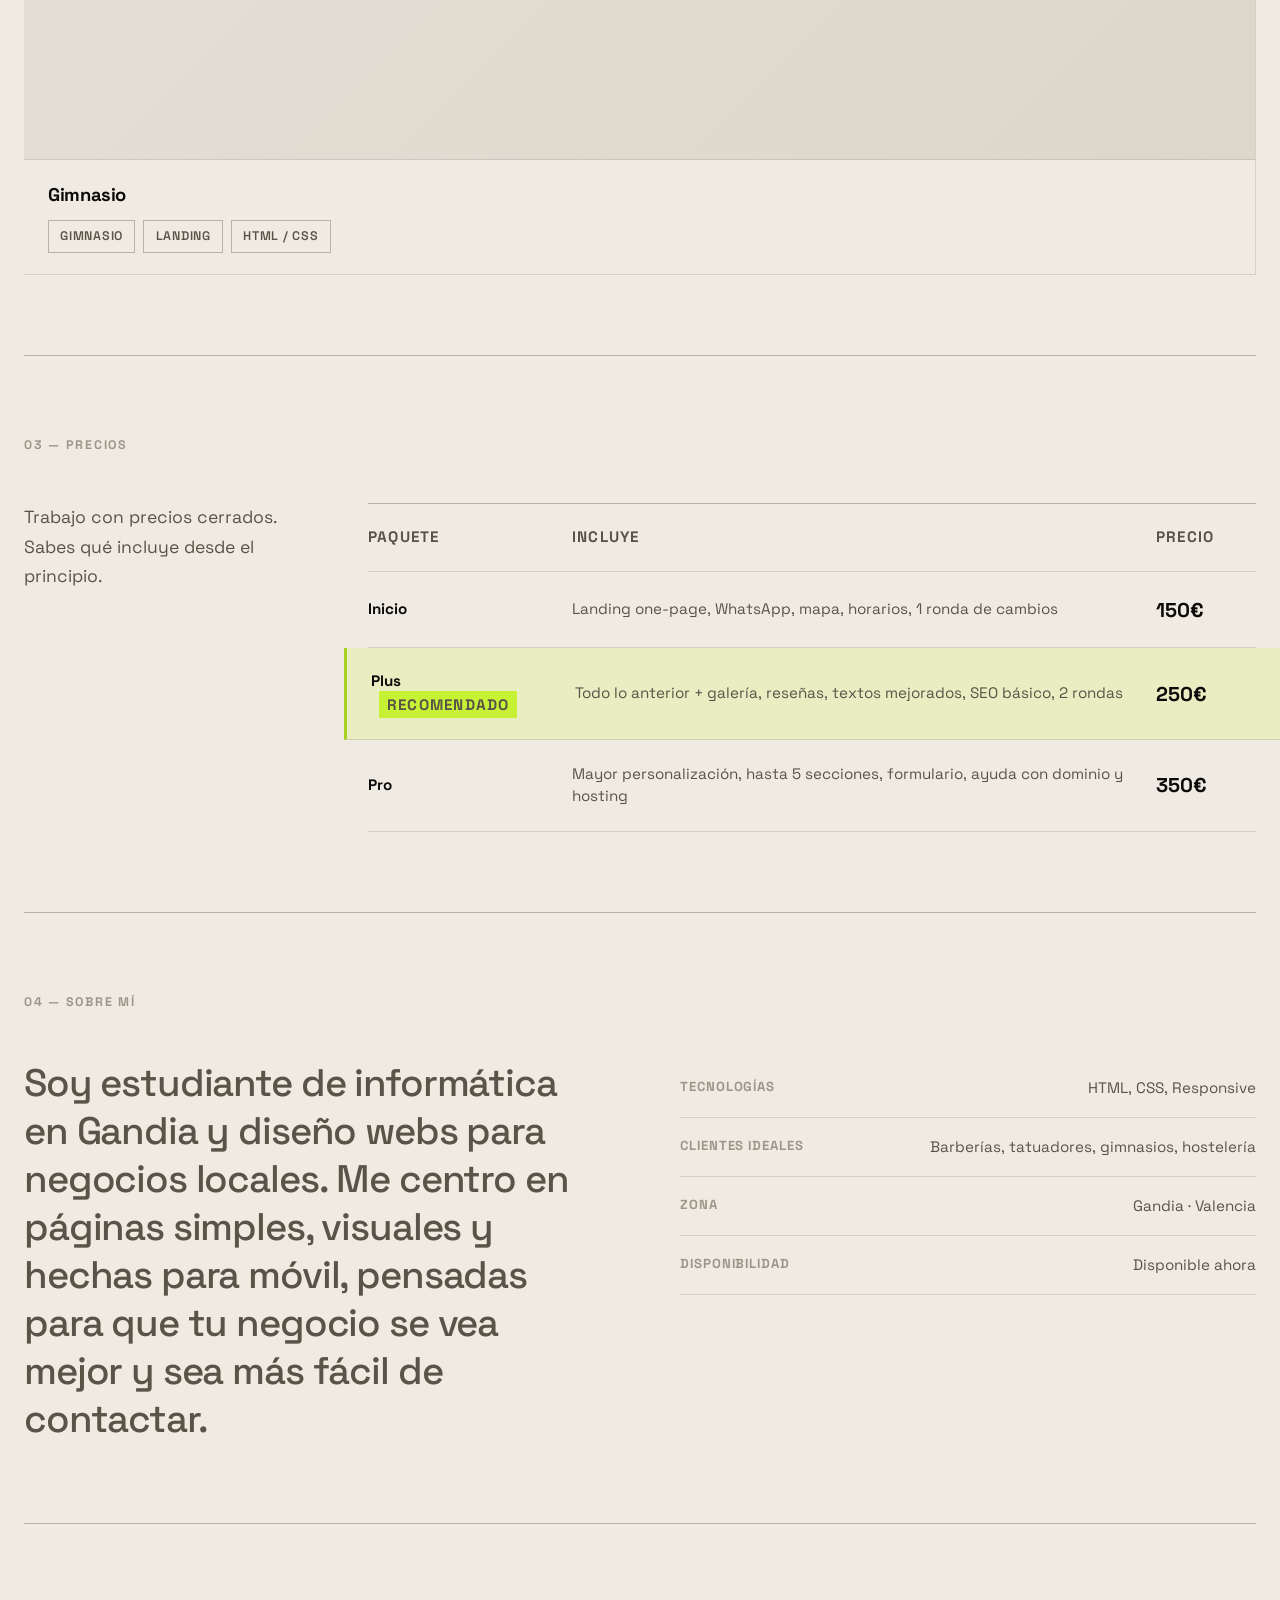
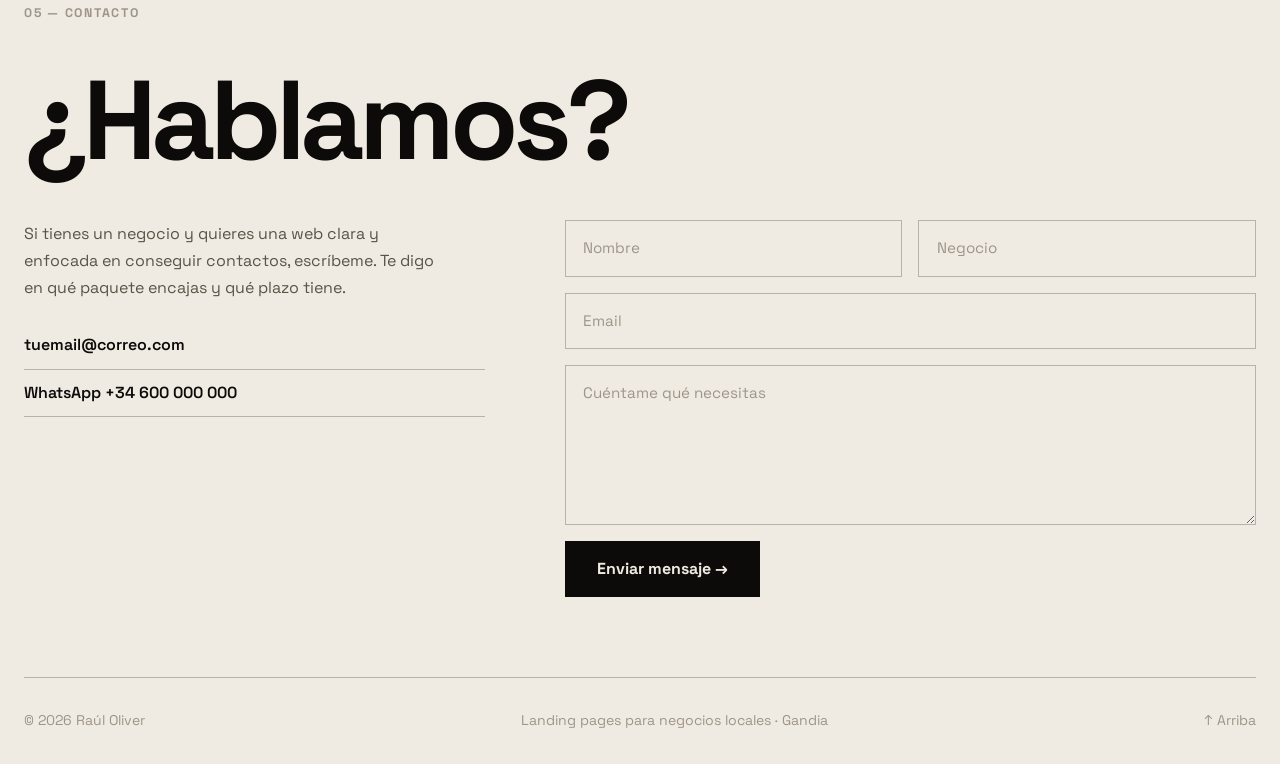
==== commit c213224a: "index.html" ====
--- a/index.html
+++ b/index.html
@@ -107,16 +107,13 @@
       <div class="section-label">02 — Trabajos</div>
 
     <article class="project">
-      <a href="barberia/index.html" class="project-link" target="_blank">
-        <div class="project-visual" data-label="Barbería">
-          <div class="project-thumb">
-            <iframe src="barberia/index.html" loading="lazy"></iframe>
-          </div>
-
-        <div class="project-overlay">
-          <span>Ver →</span>
-        </div>
-      </div>
+  <a href="https://rzocar.github.io/barberia/" class="project-link" target="_blank">
+    <div class="project-visual" data-label="">
+      <img src="images/preview-barberia.jpg" alt="Landing de barbería Savage Studio">
+      <div class="project-overlay">
+        <span>Ver →</span>
+      </div>
+    </div>
 
     <div class="project-meta">
       <h3>Savage Studio</h3>
@@ -131,6 +128,7 @@
 
 
 
+
         <article class="project">
           <div class="project-visual" data-label="Tatuador">
             <div class="project-overlay">
--- a/style.css
+++ b/style.css
@@ -361,6 +361,35 @@
   letter-spacing: 0.06em;
 }
 
+/* Miniatura viva dentro del proyecto */
+.project-link {
+  display: block;
+  text-decoration: none;
+  color: inherit;
+}
+
+.project-thumb {
+  position: relative;
+  width: 100%;
+  height: 100%;
+  overflow: hidden;
+  border-radius: 8px;
+}
+
+.project-thumb iframe {
+  width: 100%;
+  height: 100%;
+  border: none;
+  transform-origin: center center;
+  transition: transform 0.25s ease;
+}
+
+/* Efecto zoom‑out al pasar el ratón */
+.project:hover .project-thumb iframe {
+  transform: scale(0.9);
+}
+
+
 /* PRICING */
 .pricing-wrap {
   display: grid;
@@ -609,63 +638,3 @@
   .contact-title { font-size: 3.5rem; }
   .site-footer { flex-direction: column; align-items: flex-start; }
 }
-
-.project-link {
-  display: block;
-  text-decoration: none;
-  color: inherit;
-}
-
-.project-thumb {
-  position: relative;
-  overflow: hidden;
-  aspect-ratio: 16 / 9;
-  border-radius: 6px;
-}
-
-.project-thumb iframe {
-  width: 100%;
-  height: 100%;
-  border: none;
-  transform-origin: center center;
-  transition: transform 0.25s ease;
-}
-
-/* Efecto hover: zoom out de la miniatura */
-.project:hover .project-thumb iframe {
-  transform: scale(0.9);
-}
-
-/* Miniatura viva dentro del cuadro del proyecto */
-.project-thumb {
-  position: relative;
-  width: 100%;
-  height: 100%;
-  overflow: hidden;
-  border-radius: 8px;
-}
-
-/* Elimina el texto grande por defecto cuando hay iframe */
-.project-visual::after {
-  content: attr(data-label);
-}
-
-/* Si quieres ocultar el texto cuando haya iframe, descomenta esto */
-/*
-.project-thumb + .project-overlay ~ * {
-  display: none;
-}
-*/
-
-.project-thumb iframe {
-  width: 100%;
-  height: 100%;
-  border: none;
-  transform-origin: center center;
-  transition: transform 0.25s ease;
-}
-
-/* Efecto zoom‑out al pasar el ratón por la tarjeta */
-.project:hover .project-thumb iframe {
-  transform: scale(0.9);
-}
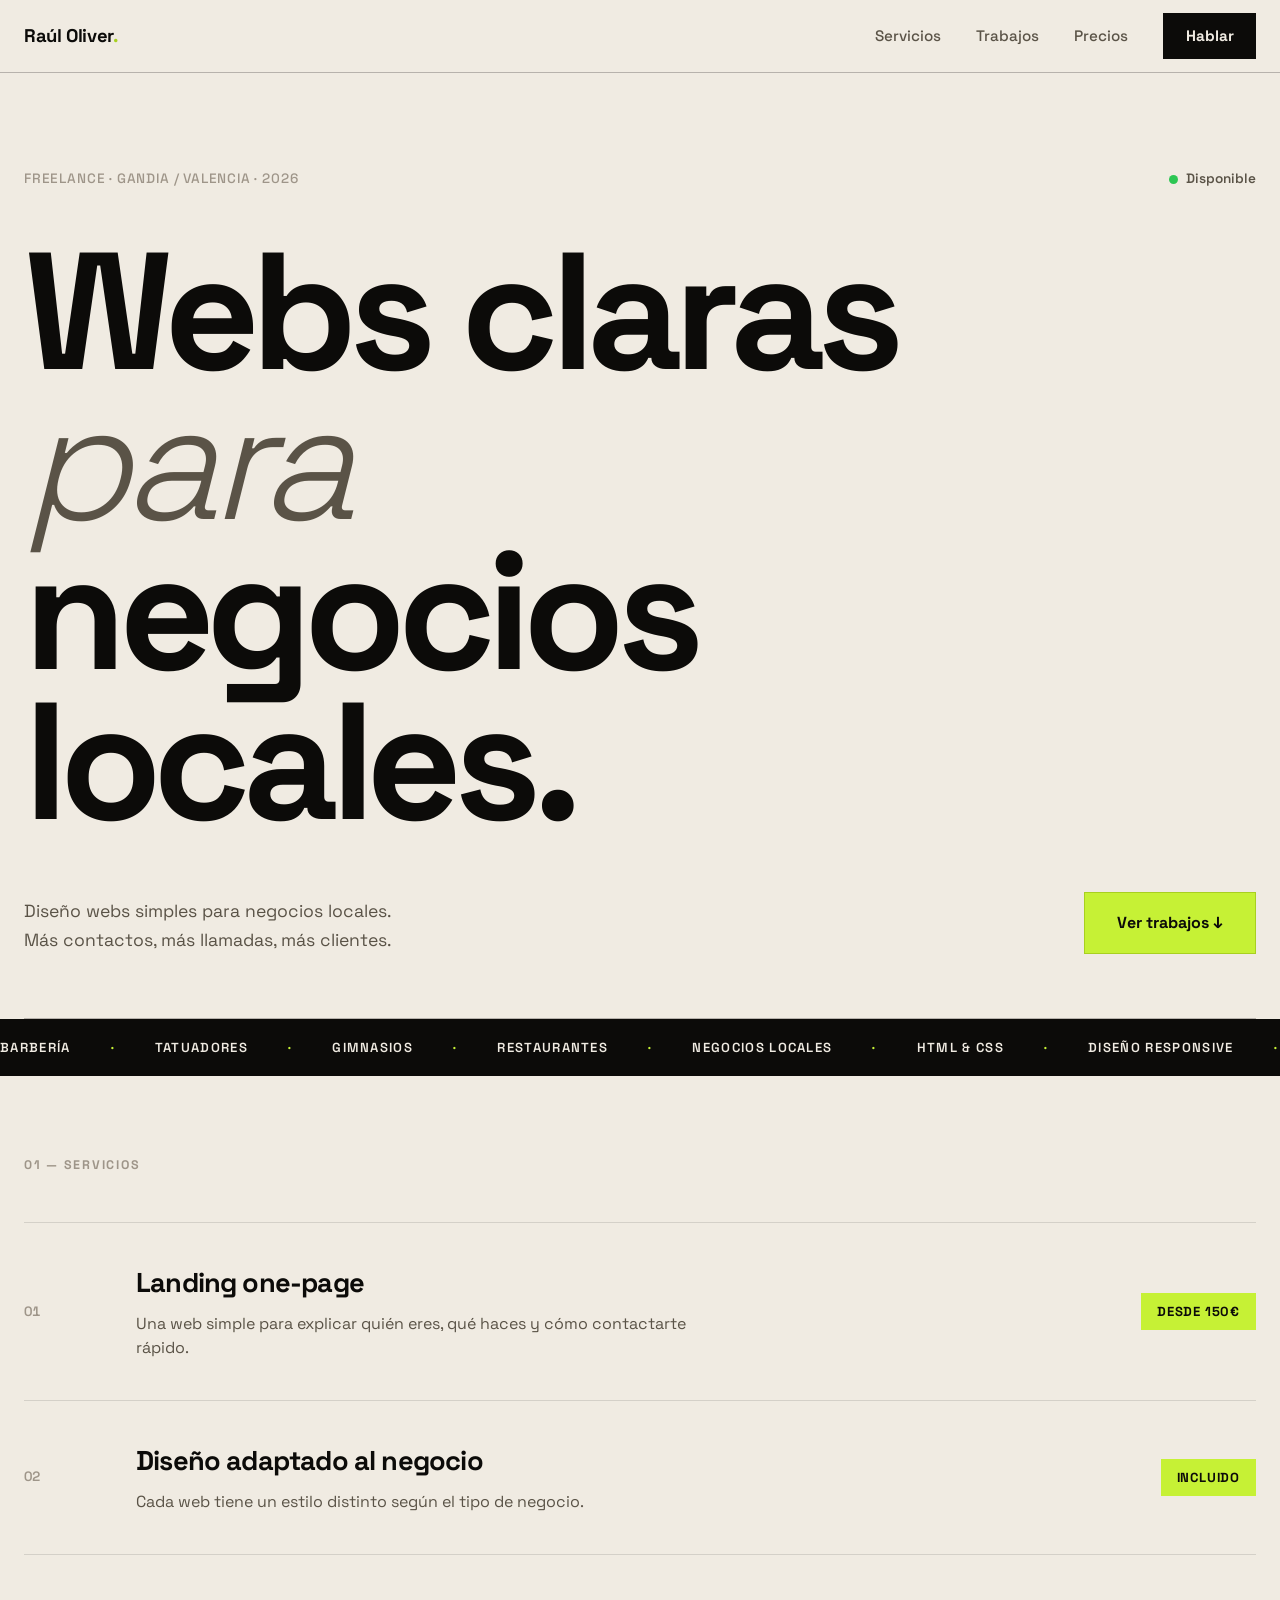
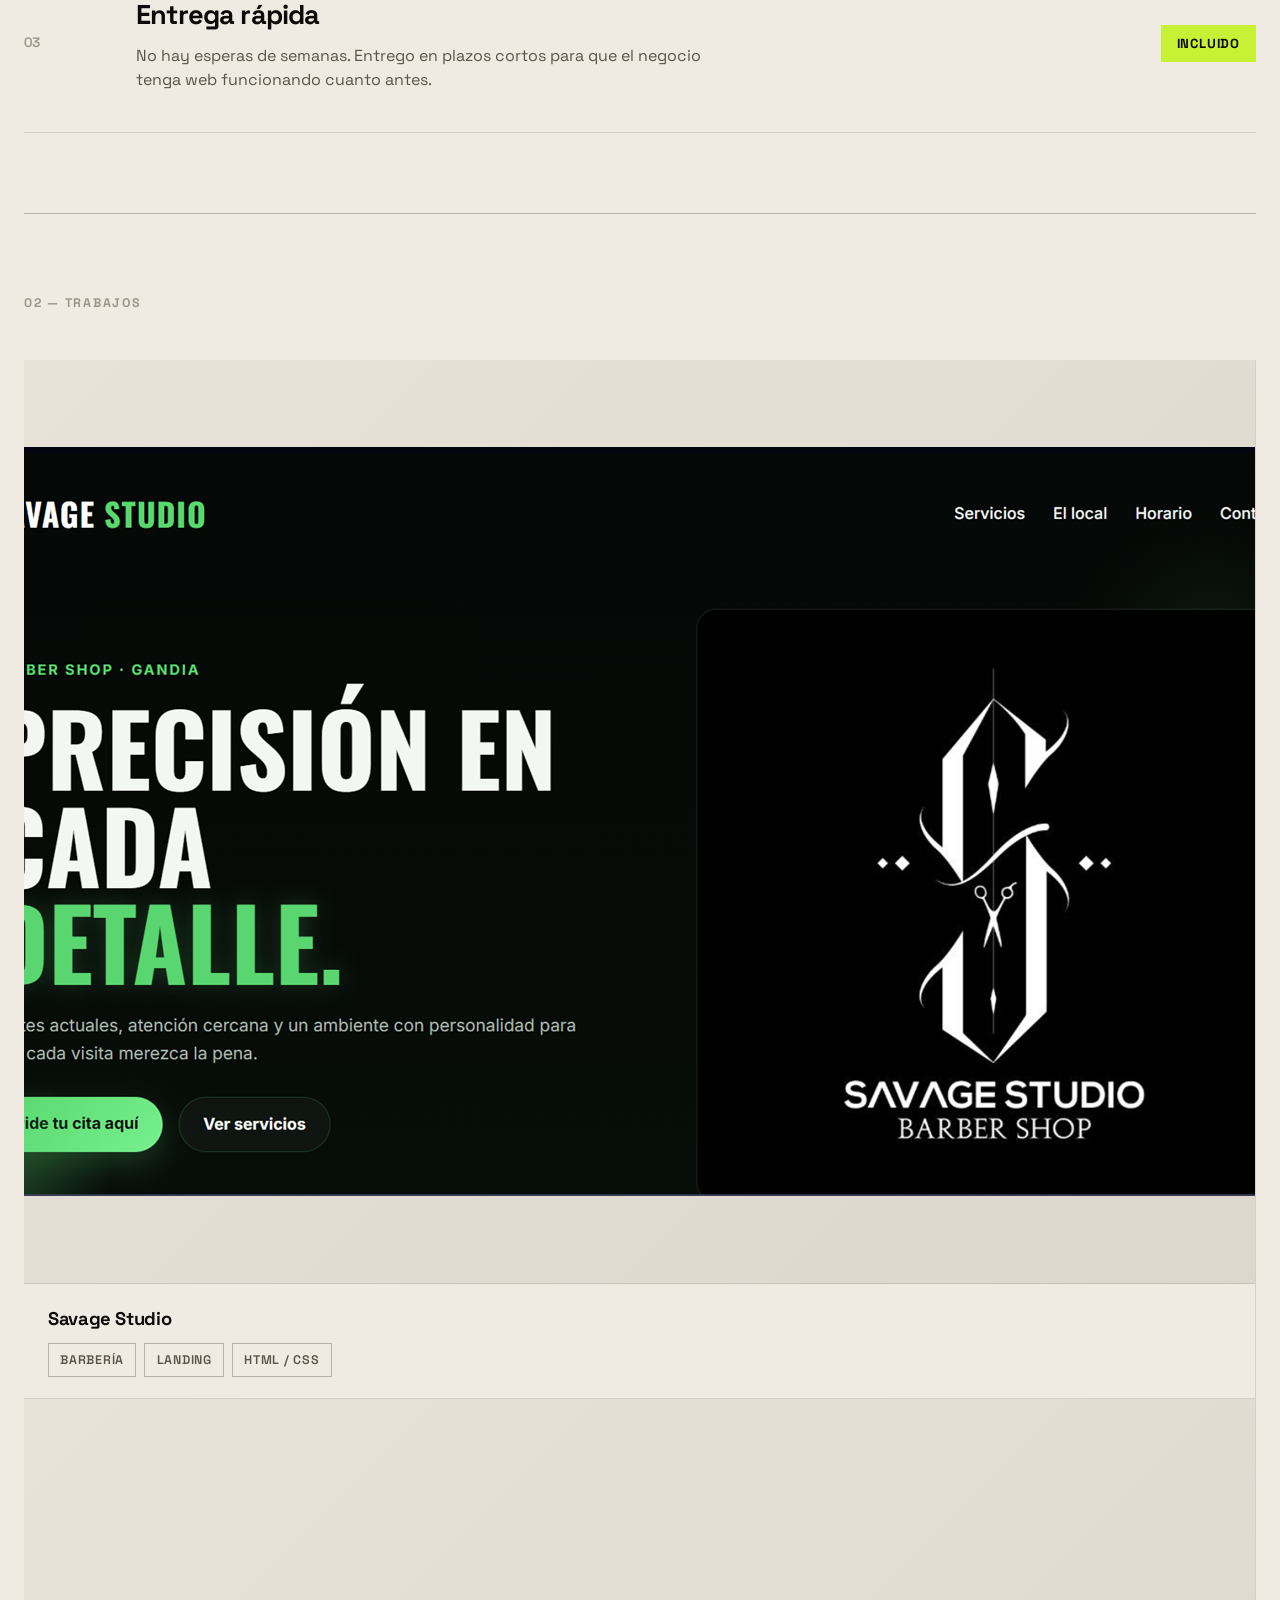
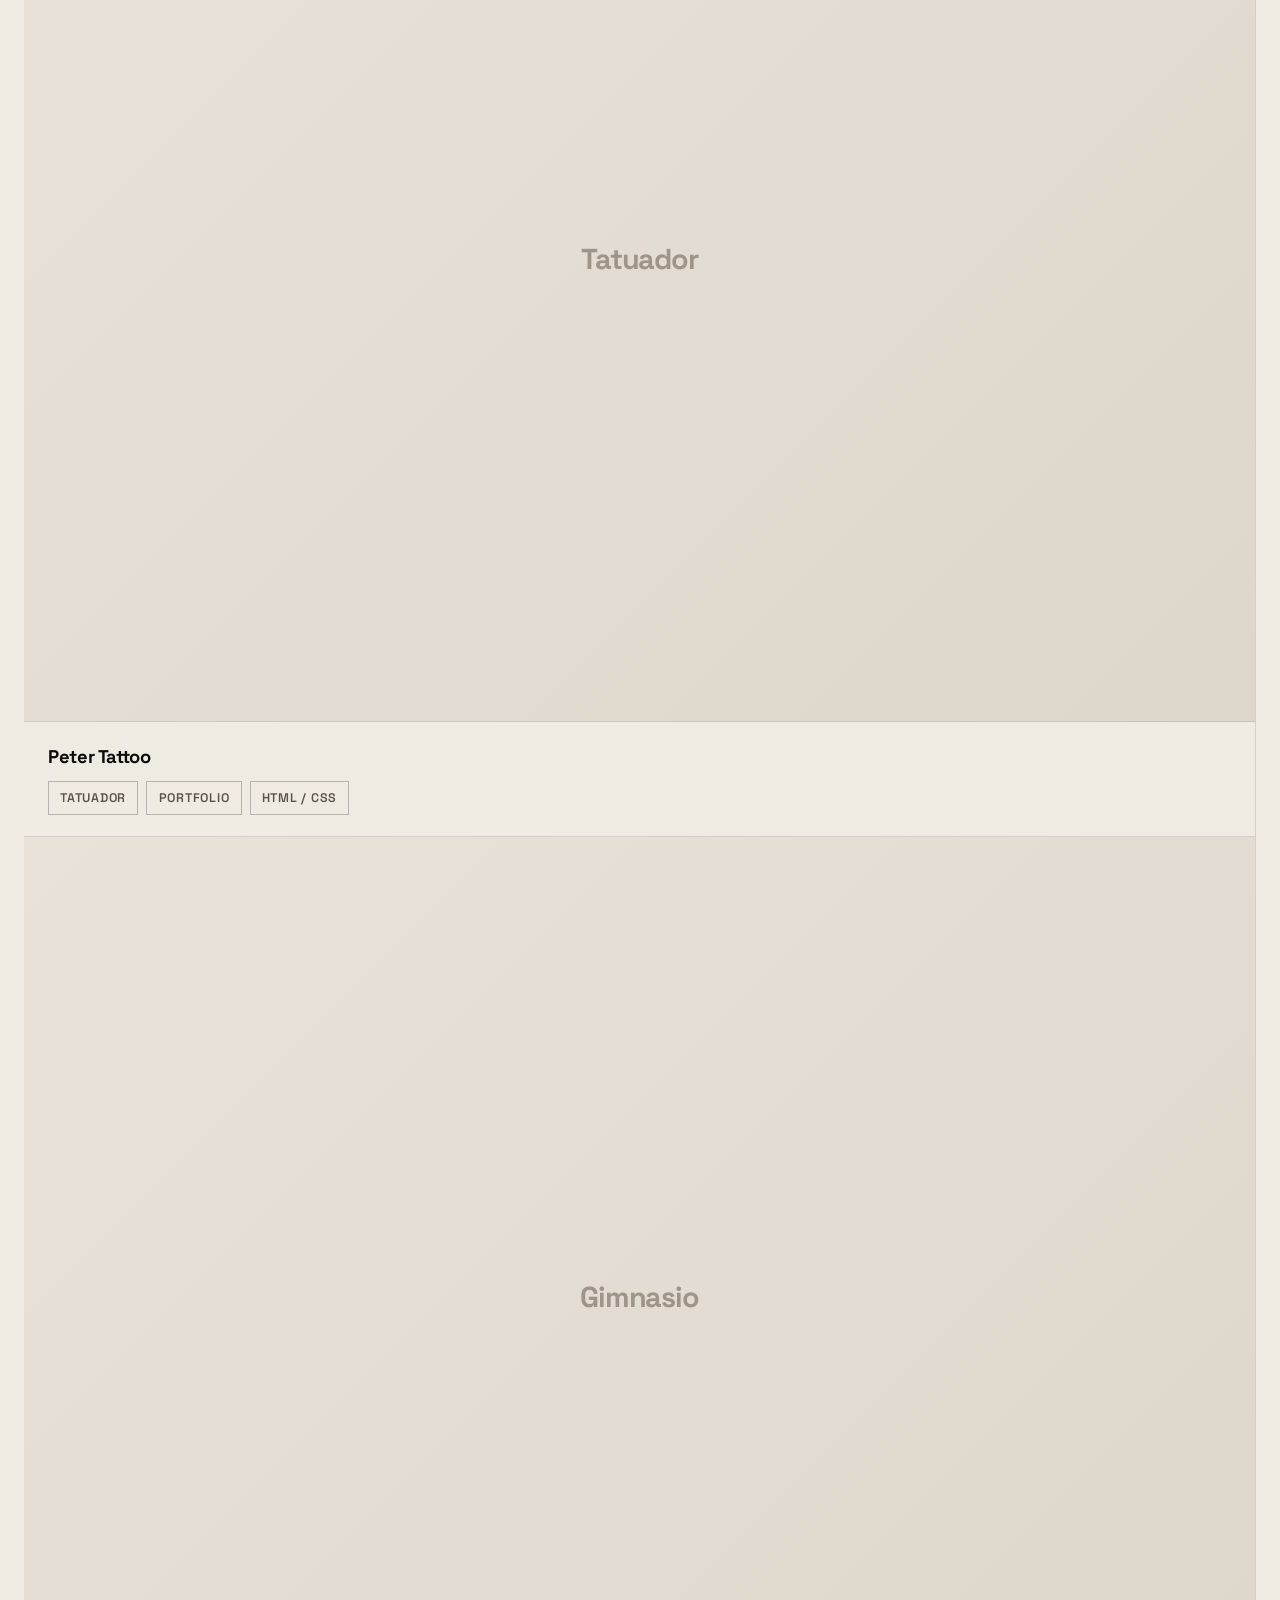
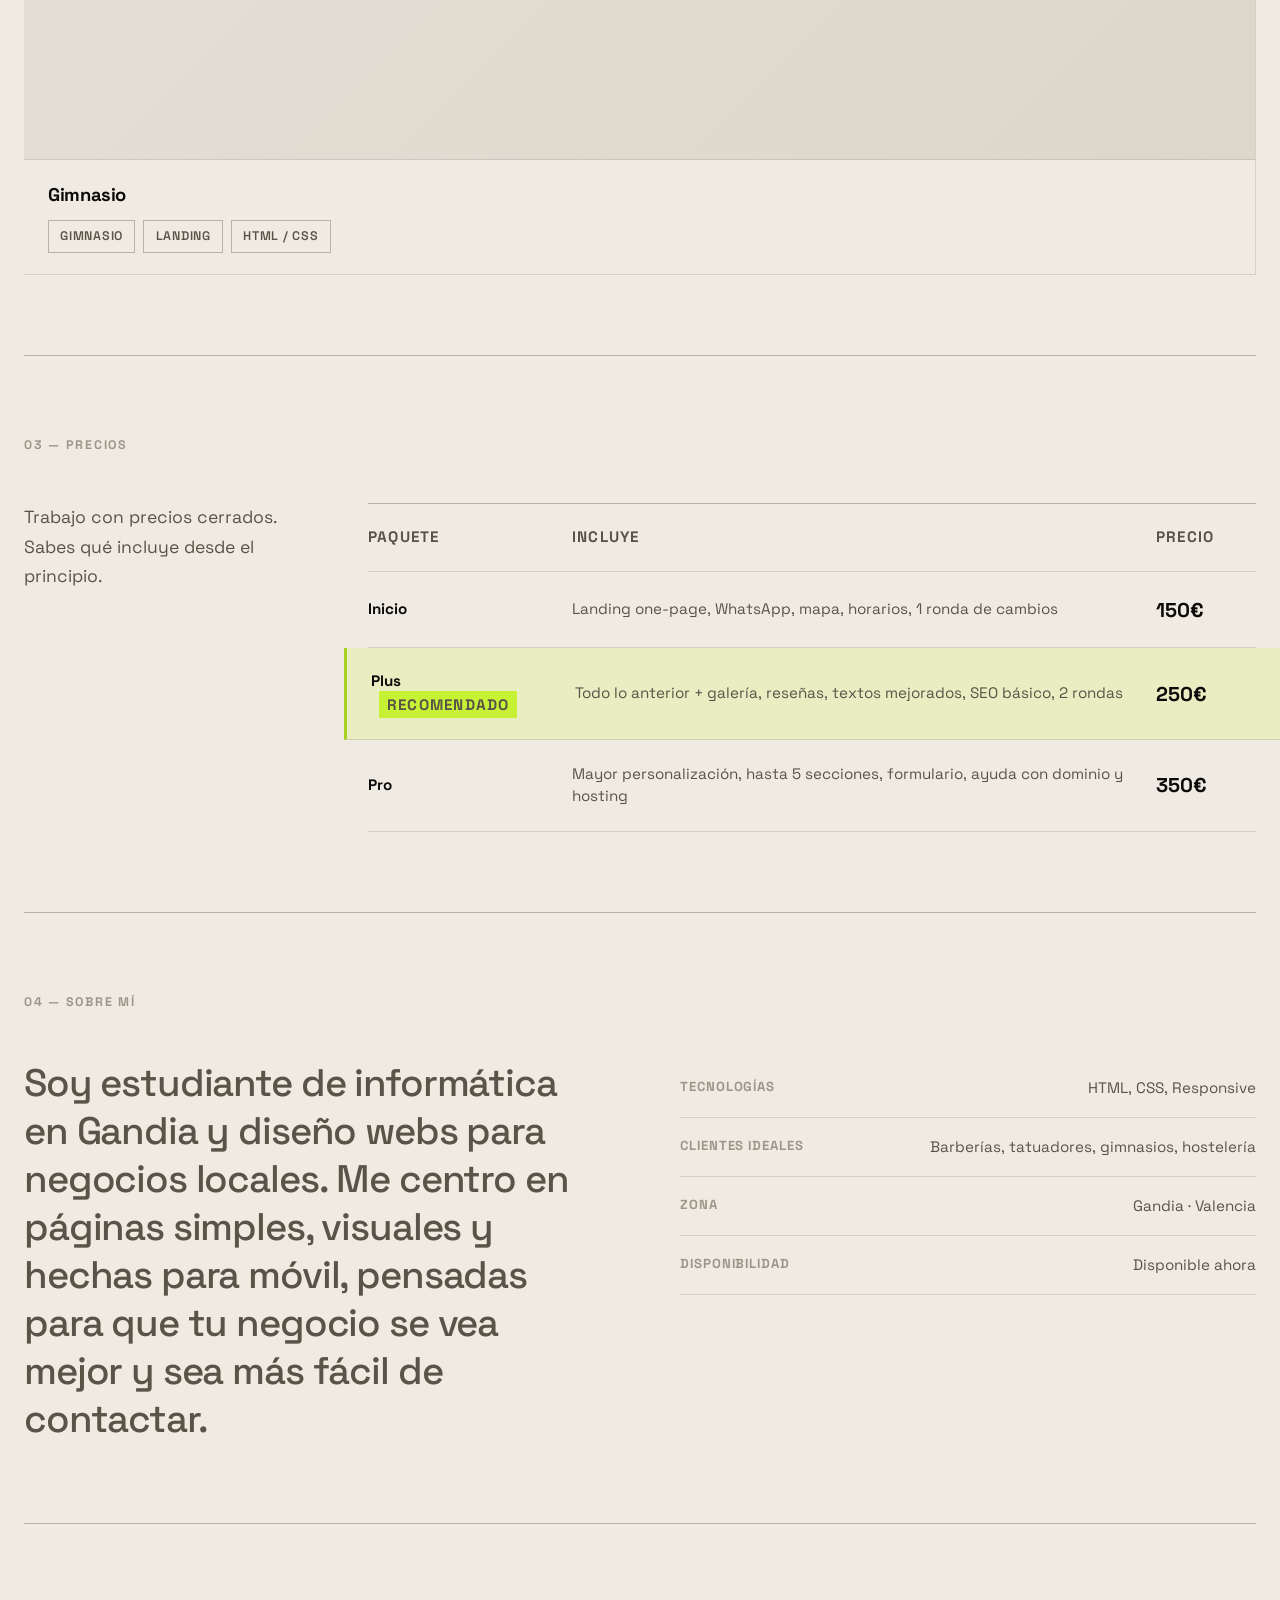
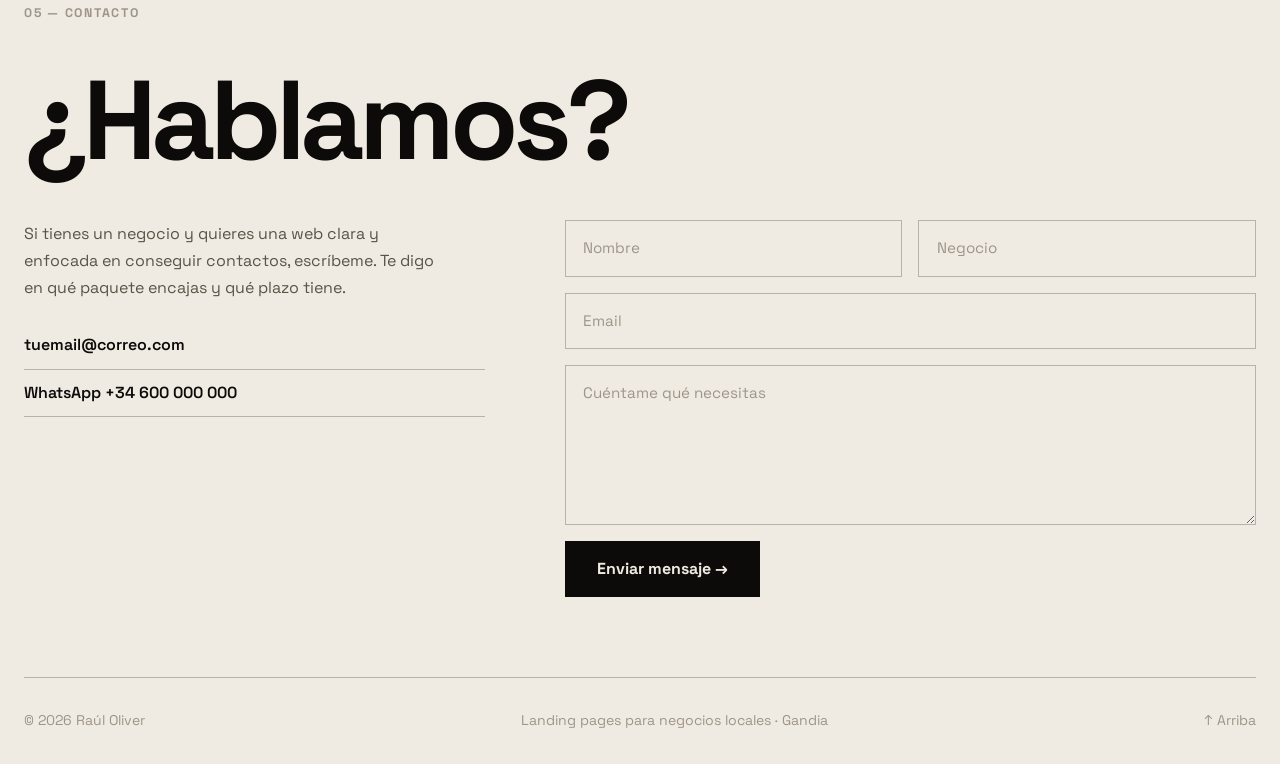
==== commit df536916: "index.html" ====
--- a/index.html
+++ b/index.html
@@ -109,7 +109,7 @@
     <article class="project">
   <a href="https://rzocar.github.io/barberia/" class="project-link" target="_blank">
     <div class="project-visual" data-label="">
-      <img src="images/preview-barberia.jpg" alt="Landing de barbería Savage Studio">
+      <img src="Barberia.png" alt="Landing de barbería Savage Studio">
       <div class="project-overlay">
         <span>Ver →</span>
       </div>
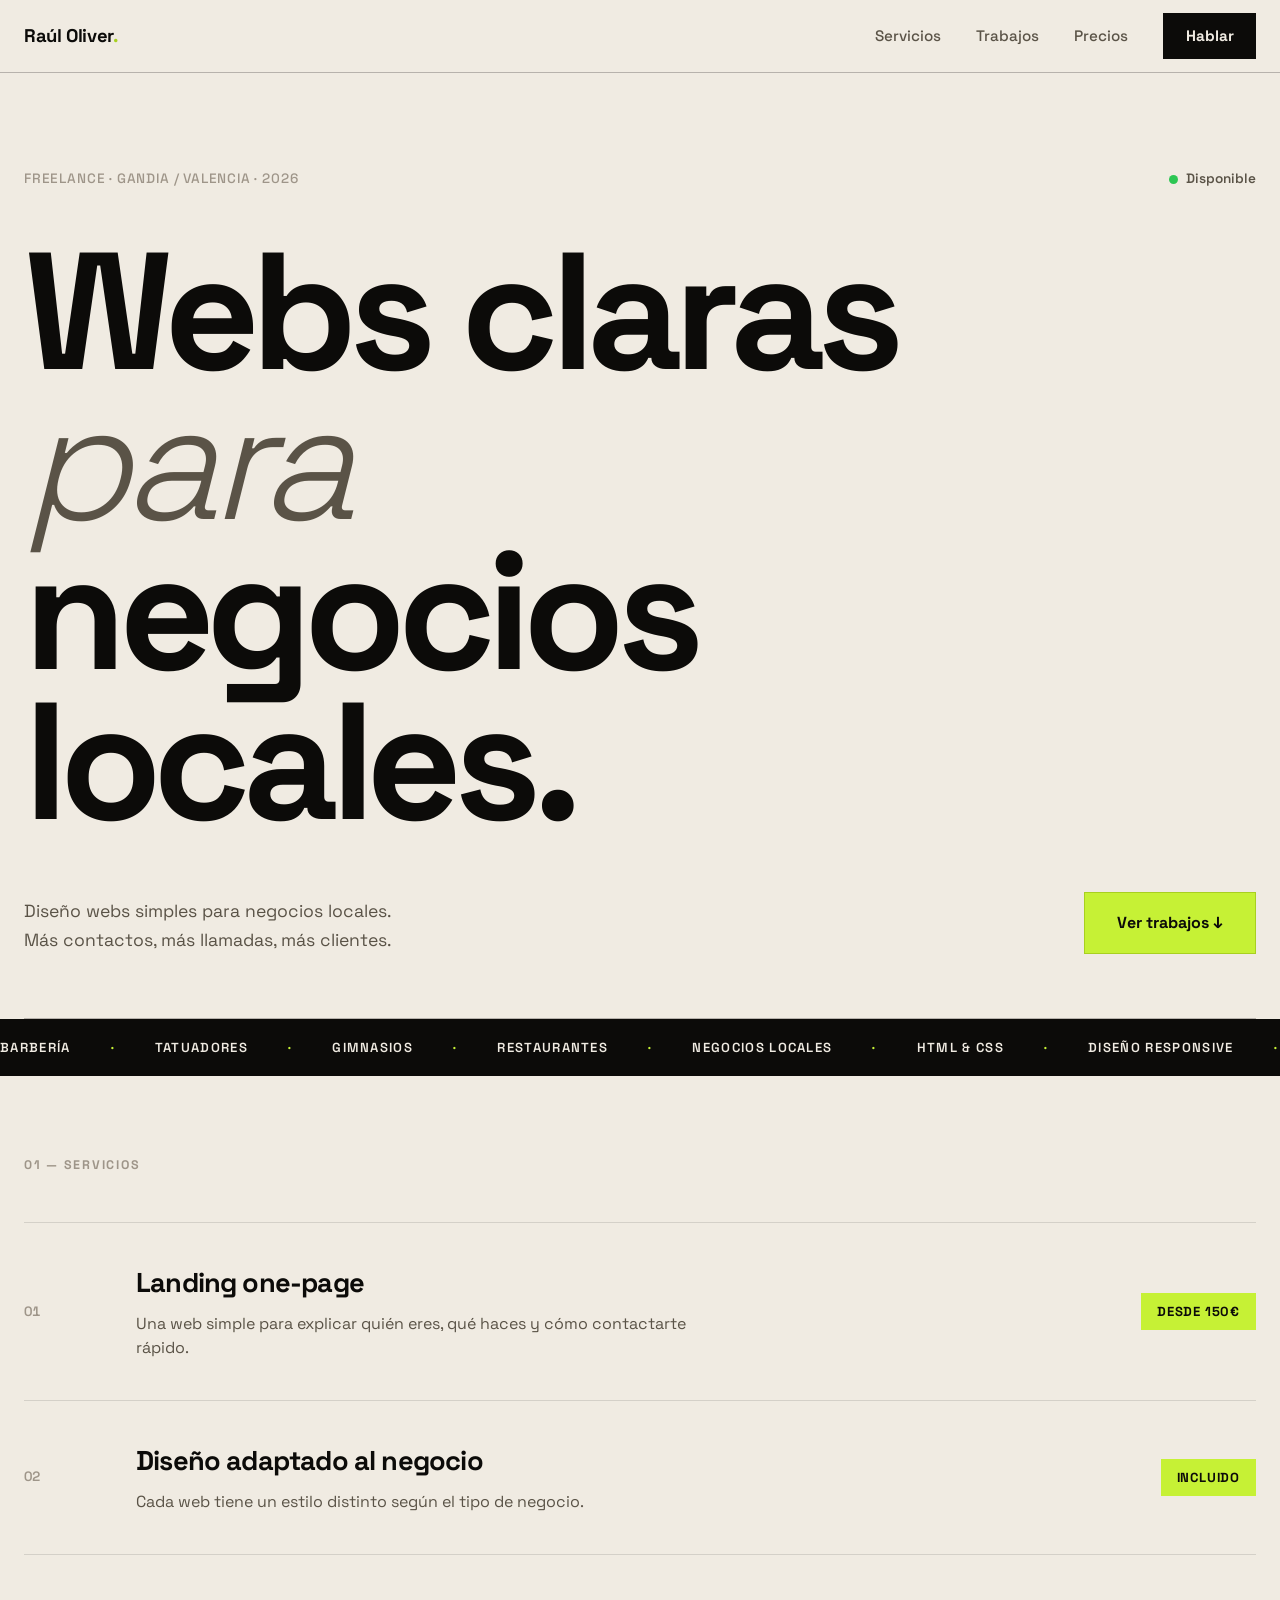
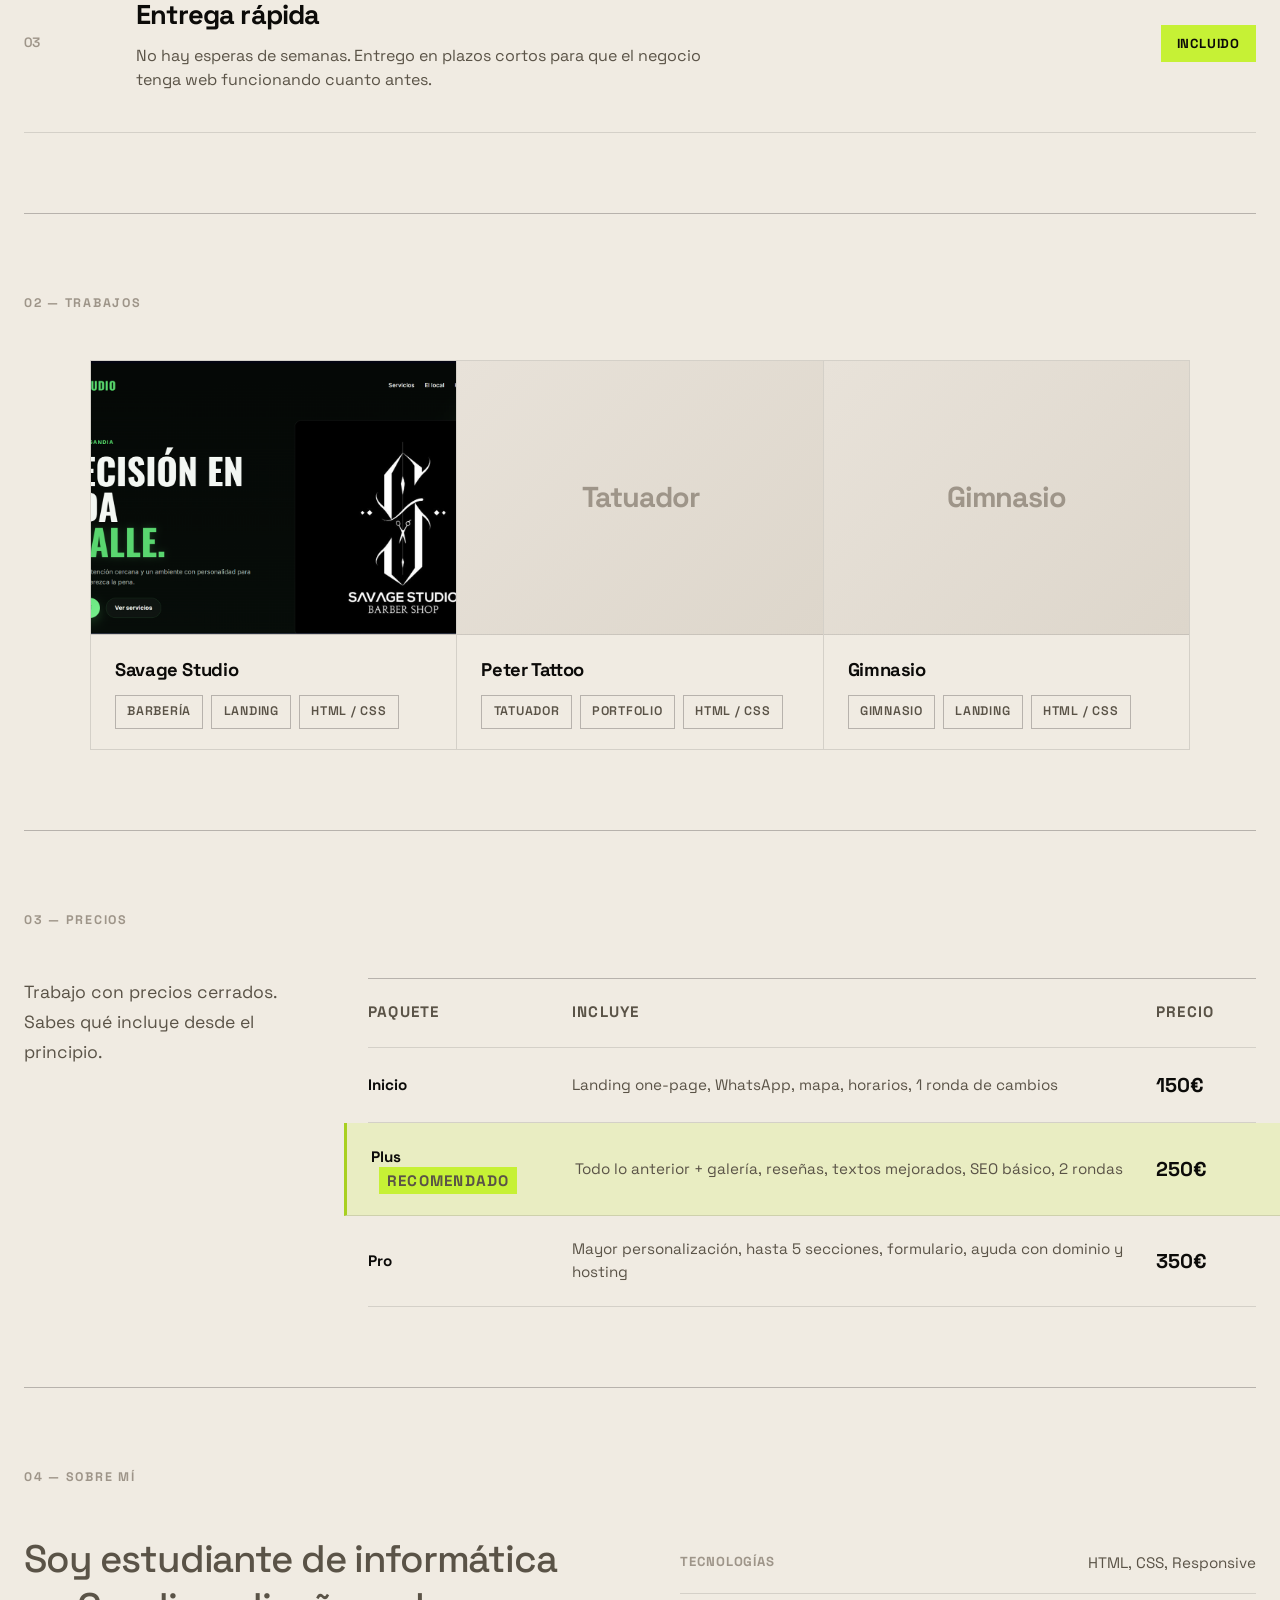
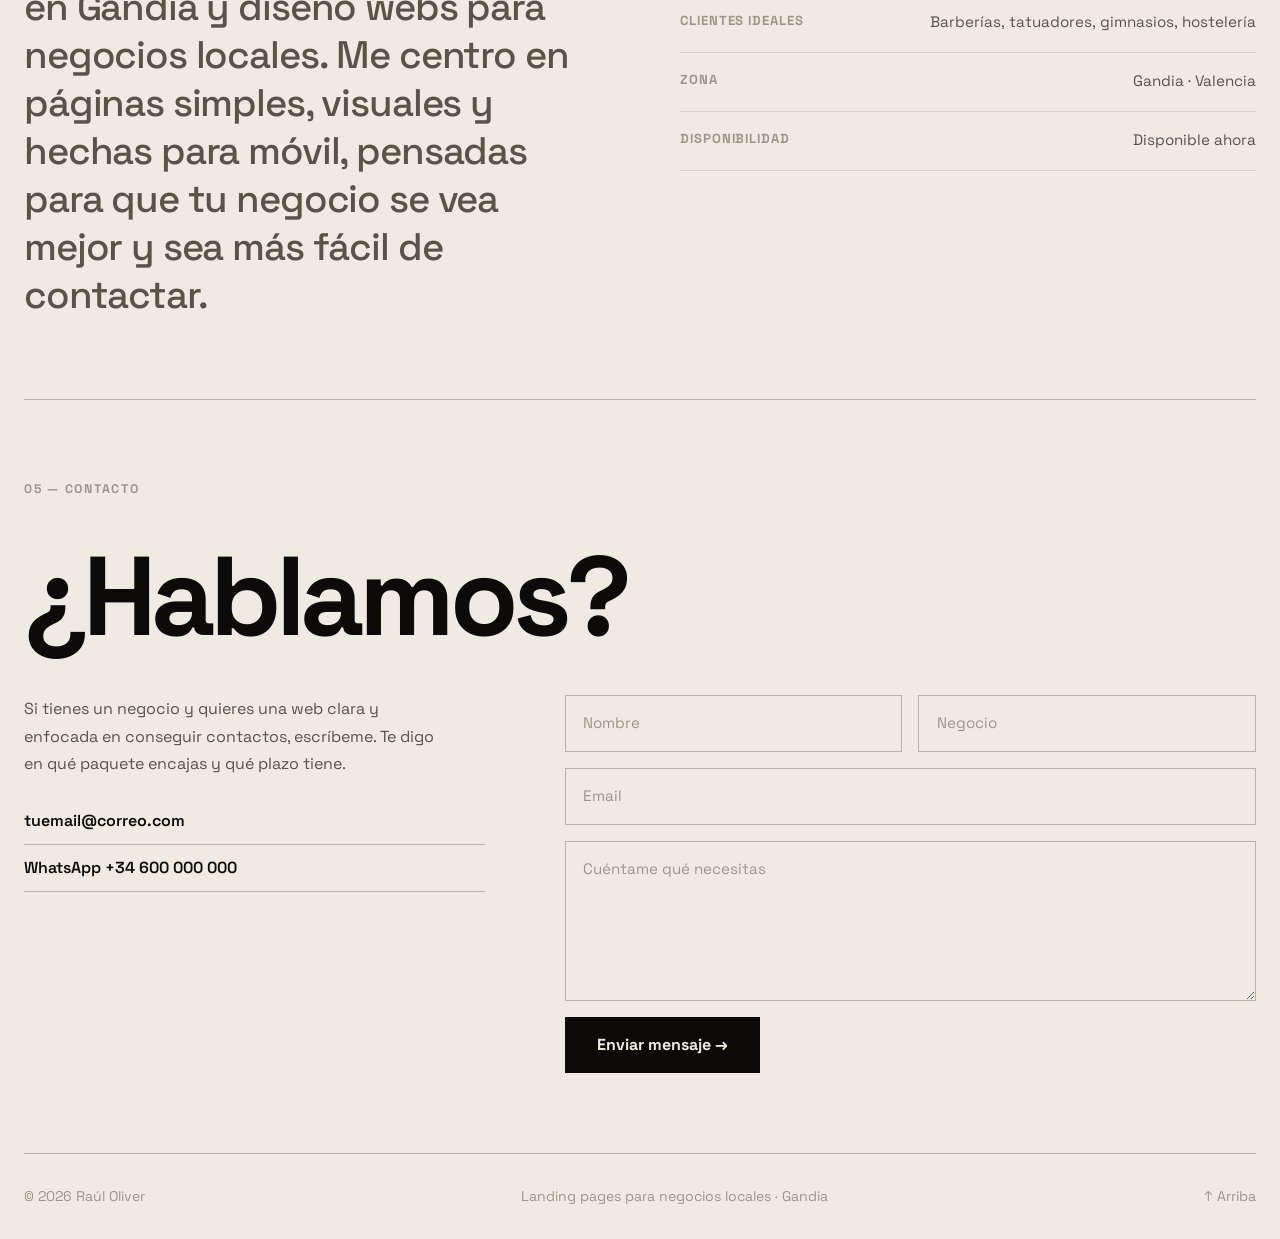
==== commit de5e4735: "index.html" ====
--- a/index.html
+++ b/index.html
@@ -103,66 +103,71 @@
     </section>
 
     <!-- TRABAJOS -->
-    <section class="section" id="trabajos">
-      <div class="section-label">02 — Trabajos</div>
+   <!-- TRABAJOS -->
+<section class="section" id="trabajos">
+  <div class="section-label">02 — Trabajos</div>
+
+  <div class="projects-grid">
 
     <article class="project">
-  <a href="https://rzocar.github.io/barberia/" class="project-link" target="_blank">
-    <div class="project-visual" data-label="">
-      <img src="Barberia.png" alt="Landing de barbería Savage Studio">
-      <div class="project-overlay">
-        <span>Ver →</span>
-      </div>
-    </div>
-
-    <div class="project-meta">
-      <h3>Savage Studio</h3>
-      <div class="project-tags">
-        <span>Barbería</span>
-        <span>Landing</span>
-        <span>HTML / CSS</span>
-      </div>
-    </div>
-  </a>
-</article>
-
-
-
-
-        <article class="project">
-          <div class="project-visual" data-label="Tatuador">
-            <div class="project-overlay">
-              <a href="Tatuador.png" class="project-link">Ver →</a>
-            </div>
-          </div>
-          <div class="project-meta">
-            <h3>Peter Tattoo</h3>
-            <div class="project-tags">
-              <span>Tatuador</span>
-              <span>Portfolio</span>
-              <span>HTML / CSS</span>
-            </div>
-          </div>
-        </article>
-
-        <article class="project">
-          <div class="project-visual" data-label="Gimnasio">
-            <div class="project-overlay">
-              <a href="Gimnasio.png" class="project-link">Ver →</a>
-            </div>
-          </div>
-          <div class="project-meta">
-            <h3>Gimnasio</h3>
-            <div class="project-tags">
-              <span>Gimnasio</span>
-              <span>Landing</span>
-              <span>HTML / CSS</span>
-            </div>
-          </div>
-        </article>
-
-      </div>
-    </section>
+      <a href="https://rzocar.github.io/barberia/" class="project-link" target="_blank">
+        <div class="project-visual" data-label="">
+          <img src="previews/Barberia.png" alt="Landing de barbería Savage Studio">
+          <div class="project-overlay">
+            <span>Ver →</span>
+          </div>
+        </div>
+
+        <div class="project-meta">
+          <h3>Savage Studio</h3>
+          <div class="project-tags">
+            <span>Barbería</span>
+            <span>Landing</span>
+            <span>HTML / CSS</span>
+          </div>
+        </div>
+      </a>
+    </article>
+
+    <article class="project">
+      <a href="https://rzocar.github.io/tatuador/" class="project-link" target="_blank">
+        <div class="project-visual" data-label="Tatuador">
+          <div class="project-overlay">
+            <span>Ver →</span>
+          </div>
+        </div>
+        <div class="project-meta">
+          <h3>Peter Tattoo</h3>
+          <div class="project-tags">
+            <span>Tatuador</span>
+            <span>Portfolio</span>
+            <span>HTML / CSS</span>
+          </div>
+        </div>
+      </a>
+    </article>
+
+    <article class="project">
+      <a href="https://rzocar.github.io/gimnasio/" class="project-link" target="_blank">
+        <div class="project-visual" data-label="Gimnasio">
+          <div class="project-overlay">
+            <span>Ver →</span>
+          </div>
+        </div>
+        <div class="project-meta">
+          <h3>Gimnasio</h3>
+          <div class="project-tags">
+            <span>Gimnasio</span>
+            <span>Landing</span>
+            <span>HTML / CSS</span>
+          </div>
+        </div>
+      </a>
+    </article>
+
+  </div>
+</section>
+
 
     <!-- PRECIOS -->
     <section class="section" id="precios">
--- a/style.css
+++ b/style.css
@@ -284,15 +284,93 @@
 /* PROJECTS */
 .projects-grid {
   display: grid;
-  grid-template-columns: repeat(3, 1fr);
+  grid-template-columns: repeat(3, minmax(0, 1fr));
+  max-width: 1100px;
+  margin: 0 auto;
   gap: 0;
-  border-top: 1px solid var(--line);
-  border-left: 1px solid var(--line);
+  border-top: 0.5px solid var(--line);
+  border-left: 0.5px solid var(--line);
 }
 
 .project {
-  border-right: 1px solid var(--line);
+  max-width: none;
+  border-right: 0.5px solid var(--line);
+  border-bottom: 0.5px solid var(--line);
+}
+
+.project-visual {
+  position: relative;
+  aspect-ratio: 16 / 9;
+  background:
+    linear-gradient(135deg, var(--bg-alt), #ddd6cb);
+  display: flex;
+  align-items: center;
+  justify-content: center;
+  font-size: 1.8rem;
+  font-weight: 700;
+  letter-spacing: -0.04em;
+  color: var(--ink-muted);
+  overflow: hidden;
   border-bottom: 1px solid var(--line);
+}
+
+.project-visual::after {
+  content: attr(data-label);
+}
+
+.project-overlay {
+  position: absolute;
+  inset: 0;
+  background: rgba(198, 241, 53, 0.92);
+  display: flex;
+  align-items: center;
+  justify-content: center;
+  opacity: 0;
+  transition: opacity 0.3s;
+}
+
+.project:hover .project-overlay { opacity: 1; }
+
+.project-link {
+  font-size: 1.3rem;
+  font-weight: 700;
+  color: var(--ink);
+}
+
+.project-meta {
+  padding: 1.3rem 1.5rem;
+}
+
+.project-meta h3 {
+  font-size: 1.15rem;
+  font-weight: 700;
+  margin-bottom: 0.7rem;
+  letter-spacing: -0.02em;
+}
+
+.project-tags {
+  display: flex;
+  flex-wrap: wrap;
+  gap: 0.5rem;
+}
+
+.project-tags span {
+  font-size: 0.78rem;
+  font-weight: 600;
+  padding: 0.4rem 0.7rem;
+  border: 1px solid var(--line-strong);
+  color: var(--ink-soft);
+  text-transform: uppercase;
+  letter-spacing: 0.06em;
+}
+
+
+
+/* Miniatura viva dentro del proyecto */
+.project-link {
+  display: block;
+  text-decoration: none;
+  color: inherit;
 }
 
 .project-visual {
@@ -300,65 +378,18 @@
   aspect-ratio: 4 / 3;
   background:
     linear-gradient(135deg, var(--bg-alt), #ddd6cb);
-  display: flex;
-  align-items: center;
-  justify-content: center;
-  font-size: 1.8rem;
-  font-weight: 700;
-  letter-spacing: -0.04em;
-  color: var(--ink-muted);
   overflow: hidden;
   border-bottom: 1px solid var(--line);
-}
-
-.project-visual::after {
-  content: attr(data-label);
-}
-
-.project-overlay {
-  position: absolute;
-  inset: 0;
-  background: rgba(198, 241, 53, 0.92);
   display: flex;
   align-items: center;
   justify-content: center;
-  opacity: 0;
-  transition: opacity 0.3s;
-}
-
-.project:hover .project-overlay { opacity: 1; }
-
-.project-link {
-  font-size: 1.3rem;
-  font-weight: 700;
-  color: var(--ink);
-}
-
-.project-meta {
-  padding: 1.3rem 1.5rem;
-}
-
-.project-meta h3 {
-  font-size: 1.15rem;
-  font-weight: 700;
-  margin-bottom: 0.7rem;
-  letter-spacing: -0.02em;
-}
-
-.project-tags {
-  display: flex;
-  flex-wrap: wrap;
-  gap: 0.5rem;
-}
-
-.project-tags span {
-  font-size: 0.78rem;
-  font-weight: 600;
-  padding: 0.4rem 0.7rem;
-  border: 1px solid var(--line-strong);
-  color: var(--ink-soft);
-  text-transform: uppercase;
-  letter-spacing: 0.06em;
+}
+
+.project-visual img {
+  width: 100%;
+  height: 100%;
+  object-fit: cover;
+  transition: transform 0.25s ease;
 }
 
 /* Miniatura viva dentro del proyecto */
@@ -368,24 +399,16 @@
   color: inherit;
 }
 
-.project-thumb {
-  position: relative;
+/* añadimos solo estas reglas extra para la imagen */
+.project-visual img {
   width: 100%;
   height: 100%;
-  overflow: hidden;
-  border-radius: 8px;
-}
-
-.project-thumb iframe {
-  width: 100%;
-  height: 100%;
-  border: none;
-  transform-origin: center center;
+  object-fit: cover;
   transition: transform 0.25s ease;
 }
 
-/* Efecto zoom‑out al pasar el ratón */
-.project:hover .project-thumb iframe {
+/* Zoom‑out suave al pasar el ratón */
+.project:hover .project-visual img {
   transform: scale(0.9);
 }
 
@@ -622,10 +645,6 @@
 }
 
 @media (max-width: 768px) {
-  .hero { padding: 4rem 0 3rem; }
-  .hero-title { font-size: clamp(3.5rem, 14vw, 5.5rem); }
-  .hero-bottom { flex-direction: column; align-items: flex-start; }
-  .projects-grid { grid-template-columns: 1fr; }
   .service-item { grid-template-columns: 50px 1fr; }
   .service-tag { display: none; }
   .form-row { grid-template-columns: 1fr; }
